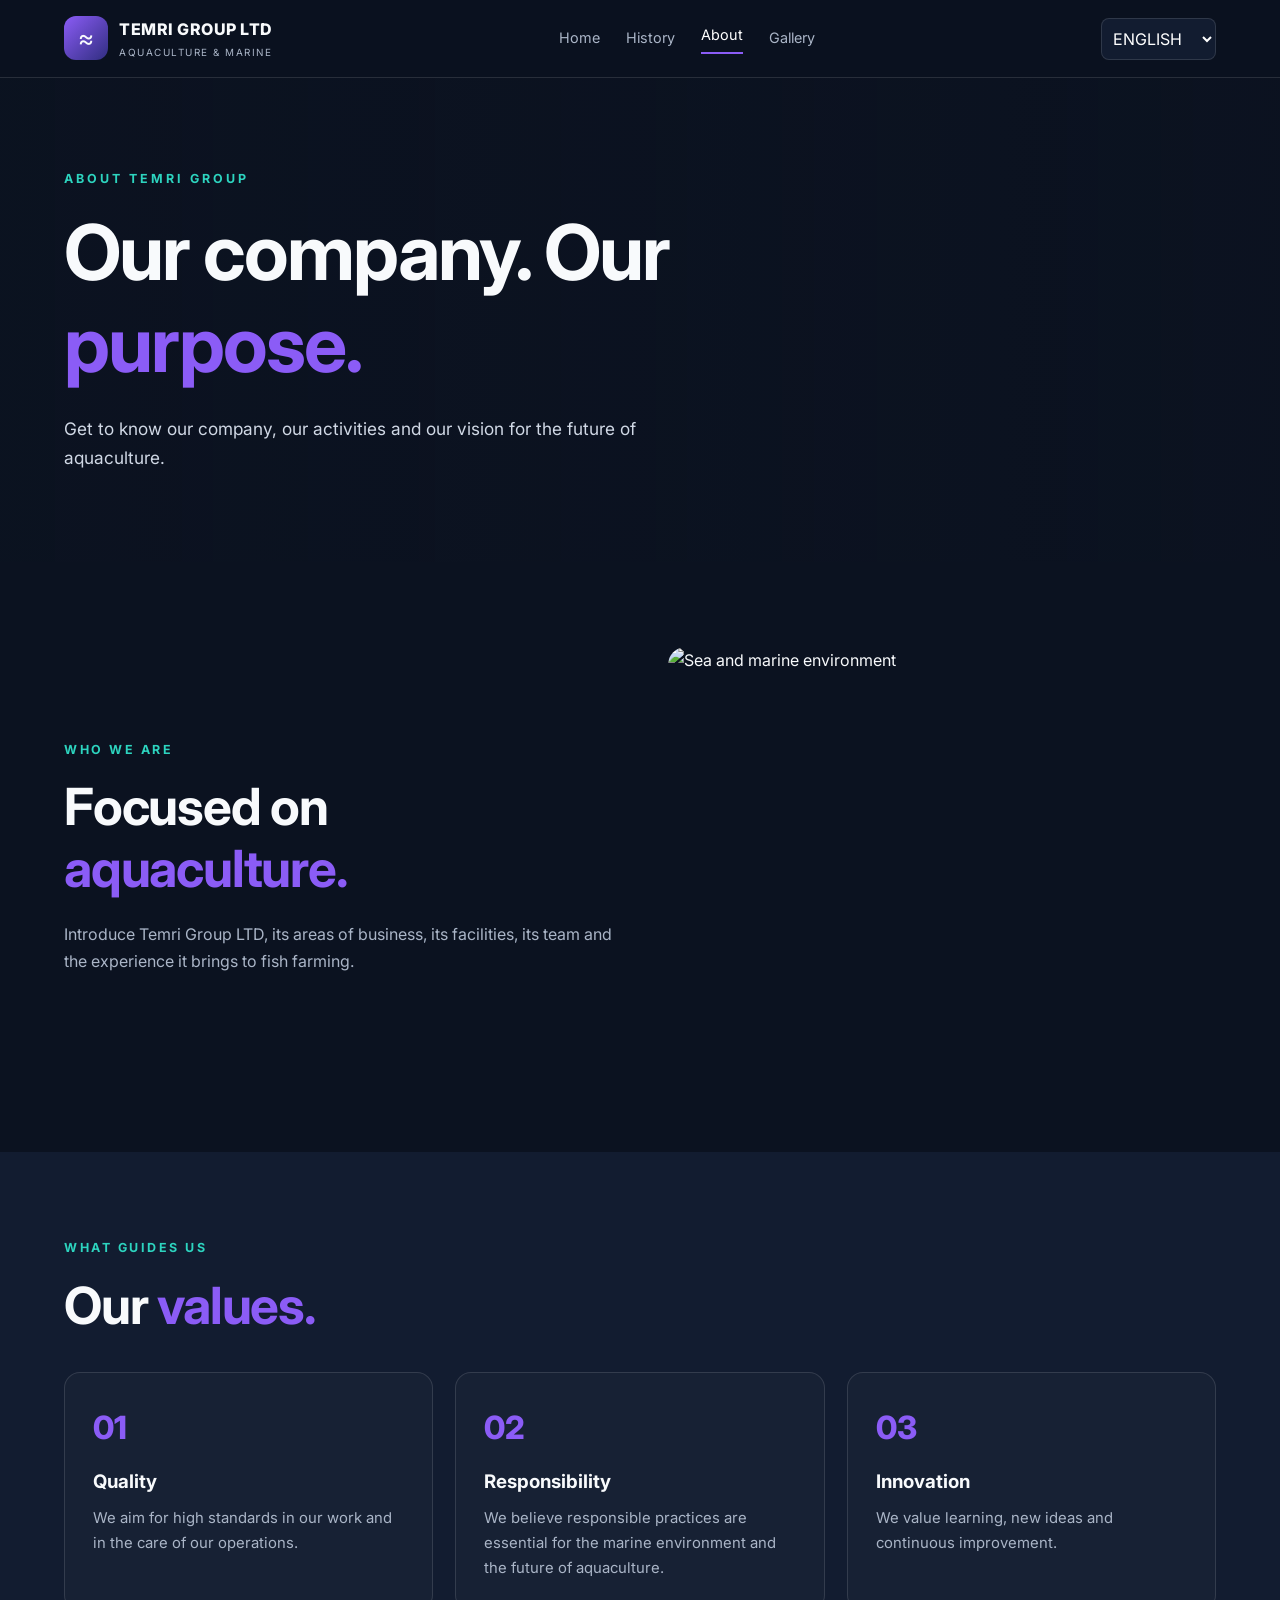
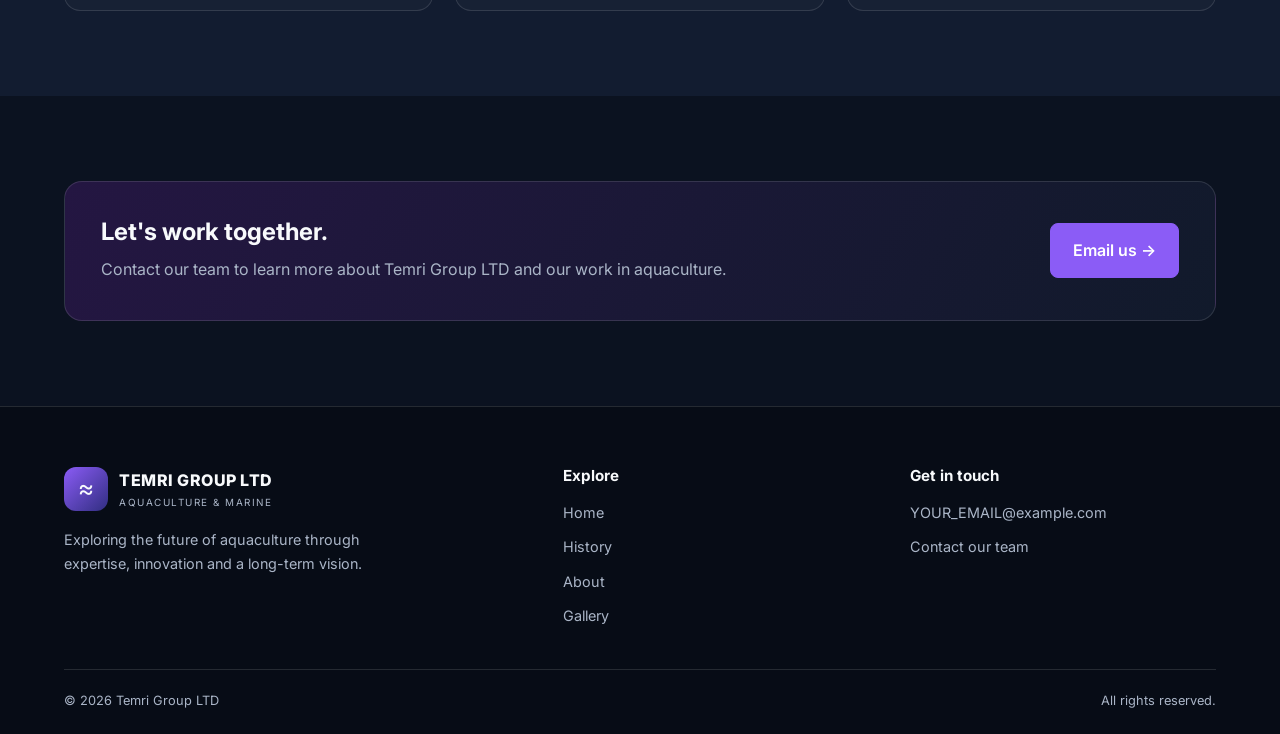
==== about.html @ 66af00ba "new test" ====
<!DOCTYPE html>
<html lang="en">
<head>
  <meta charset="UTF-8">
  <meta name="viewport" content="width=device-width, initial-scale=1">
  <title>About Us | Temri Group LTD</title>
  <link rel="stylesheet" href="css/style.css">
  <link href="https://fonts.googleapis.com/css2?family=Inter:wght@400;500;600;700;800&display=swap" rel="stylesheet">
</head>
<body>

<!-- SHARED HEADER -->
<header class="header">
  <div class="container header-inner">
    <a class="brand" href="index.html">
      <span class="brand-mark">≈</span>
      <span>
        <span class="brand-name">TEMRI GROUP LTD</span>
        <span class="brand-subtitle" data-i18n="brandSubtitle">
          AQUACULTURE & MARINE
        </span>
      </span>
    </a>

    <nav class="nav" id="mainNav" aria-label="Main navigation">
      <a href="index.html" data-i18n="navHome">Home</a>
      <a href="history.html" data-i18n="navHistory">History</a>
      <a href="about.html" data-i18n="navAbout">About</a>
      <a href="gallery.html" data-i18n="navGallery">Gallery</a>
    </nav>

    <div class="header-actions">
      <label for="languageSelect" hidden>Language</label>
      <select id="languageSelect" class="language-select"
              aria-label="Select language">
        <option value="en">ENGLISH</option>
        <option value="el">ΕΛΛΗΝΙΚΑ</option>
      </select>

      <button class="menu-toggle" id="menuToggle"
              aria-expanded="false"
              aria-controls="mainNav"
              aria-label="Open menu">☰</button>
    </div>
  </div>
</header>

  <main>
    <section class="page-hero">
      <div class="container page-hero-content reveal">
        <div class="kicker" data-i18n="aboutKicker">ABOUT TEMRI GROUP</div>
        <h1 data-i18n="aboutTitle">
          Our company. Our <span class="purple">purpose.</span>
        </h1>
        <p data-i18n="aboutIntro">
          Get to know our company, our activities and our vision
          for the future of aquaculture.
        </p>
      </div>
    </section>

    <section class="section">
      <div class="container content-grid">
        <div class="reveal">
          <div class="section-label" data-i18n="aboutStoryLabel">
            Who we are
          </div>
          <h2 class="section-title" data-i18n="aboutStoryTitle">
            Focused on <span class="purple">aquaculture.</span>
          </h2>
          <p class="section-text" data-i18n="aboutStoryText">
            Introduce Temri Group LTD, its areas of business,
            its facilities, its team and the experience it brings
            to fish farming.
          </p>
        </div>

        <img class="content-image reveal"
          src="https://images.unsplash.com/photo-1518837695005-2083093ee35b?auto=format&fit=crop&w=1100&q=85"
          alt="Sea and marine environment" loading="lazy">
      </div>
    </section>

    <section class="section alt">
      <div class="container">
        <div class="reveal">
          <div class="section-label" data-i18n="valuesLabel">
            What guides us
          </div>
          <h2 class="section-title" data-i18n="valuesTitle">
            Our <span class="purple">principles.</span>
          </h2>
        </div>

        <div class="card-grid">
          <article class="card reveal">
            <div class="card-number">01</div>
            <h3 data-i18n="value1Title">Quality</h3>
            <p data-i18n="value1Text">
              Describe your real quality-control procedures and standards.
            </p>
          </article>

          <article class="card reveal">
            <div class="card-number">02</div>
            <h3 data-i18n="value2Title">Responsibility</h3>
            <p data-i18n="value2Text">
              Explain your environmental practices and commitments.
            </p>
          </article>

          <article class="card reveal">
            <div class="card-number">03</div>
            <h3 data-i18n="value3Title">Innovation</h3>
            <p data-i18n="value3Text">
              Share the technologies and methods used in your operations.
            </p>
          </article>
        </div>
      </div>
    </section>

    <section class="section" id="contact">
      <div class="container">
        <div class="cta reveal">
          <div>
            <h2 data-i18n="contactTitle">Let's work together.</h2>
            <p data-i18n="contactText">
              Contact Temri Group LTD for business enquiries.
            </p>
          </div>
          <a class="btn" href="mailto:YOUR_EMAIL@example.com"
             data-i18n="emailButton">Email us →</a>
        </div>
      </div>
    </section>
  </main>

  <!-- Paste the SHARED FOOTER here -->

  <script src="js/main.js" defer></script>
</body>
</html>
<!-- SHARED FOOTER -->
<footer class="footer">
  <div class="container">
    <div class="footer-grid">
      <div class="footer-brand">
        <a class="brand" href="index.html">
          <span class="brand-mark">≈</span>
          <span>
            <span class="brand-name">TEMRI GROUP LTD</span>
            <span class="brand-subtitle" data-i18n="brandSubtitle">
              AQUACULTURE & MARINE
            </span>
          </span>
        </a>
        <p class="footer-description" data-i18n="footerDescription">
          Exploring the future of aquaculture through expertise,
          innovation and a long-term vision.
        </p>
      </div>

      <div>
        <h3 data-i18n="footerNavTitle">Explore</h3>
        <nav class="footer-links" aria-label="Footer navigation">
          <a href="index.html" data-i18n="navHome">Home</a>
          <a href="history.html" data-i18n="navHistory">History</a>
          <a href="about.html" data-i18n="navAbout">About</a>
          <a href="gallery.html" data-i18n="navGallery">Gallery</a>
        </nav>
      </div>

      <div>
        <h3 data-i18n="footerContactTitle">Get in touch</h3>
        <div class="footer-links">
          <a href="mailto:YOUR_EMAIL@example.com">
            YOUR_EMAIL@example.com
          </a>
          <a href="about.html#contact" data-i18n="contactButton">
            Contact our team
          </a>
        </div>
      </div>
    </div>

    <div class="footer-bottom">
      <span>© <span id="currentYear"></span> Temri Group LTD</span>
      <span data-i18n="rights">All rights reserved.</span>
    </div>
  </div>
</footer>
---- css/style.css ----
:root {
  --purple: #8b5cf6;
  --purple-dark: #6d28d9;
  --navy: #0b1220;
  --panel: #121c30;
  --white: #f8fafc;
  --muted: #aab5c7;
  --teal: #2dd4bf;
  --border: rgba(255,255,255,.12);
  --header-height: 78px;
  --container: 1200px;
}

* {
  box-sizing: border-box;
  margin: 0;
  padding: 0;
}

html {
  scroll-behavior: smooth;
  scroll-padding-top: 100px;
}

body {
  font-family: Inter, Arial, sans-serif;
  background: var(--navy);
  color: var(--white);
  line-height: 1.7;
}

a {
  color: inherit;
  text-decoration: none;
}

button, select {
  font: inherit;
}

img {
  max-width: 100%;
  display: block;
}

.container {
  width: min(90%, var(--container));
  margin-inline: auto;
}

.header {
  height: var(--header-height);
  position: sticky;
  top: 0;
  z-index: 1000;
  background: rgba(11,18,32,.95);
  backdrop-filter: blur(16px);
  border-bottom: 1px solid var(--border);
}

.header-inner {
  height: 100%;
  display: flex;
  align-items: center;
  justify-content: space-between;
  gap: 22px;
}

.brand {
  display: flex;
  align-items: center;
  gap: 11px;
  flex-shrink: 0;
}

.brand-mark {
  display: grid;
  place-items: center;
  width: 44px;
  height: 44px;
  border-radius: 12px;
  background: linear-gradient(135deg, var(--purple), #312e81);
  font-size: 25px;
}

.brand-name {
  display: block;
  font-size: 1rem;
  font-weight: 800;
  letter-spacing: .5px;
}

.brand-subtitle {
  display: block;
  font-size: .62rem;
  color: var(--muted);
  letter-spacing: 1.5px;
}

.nav {
  display: flex;
  align-items: center;
  gap: 26px;
}

.nav a {
  color: var(--muted);
  font-size: .9rem;
  transition: color .25s;
}

.nav a:hover,
.nav a.active {
  color: white;
}

.nav a.active {
  border-bottom: 2px solid var(--purple);
  padding-bottom: 5px;
}

.header-actions {
  display: flex;
  align-items: center;
  gap: 10px;
}

.language-select {
  background: var(--panel);
  color: white;
  border: 1px solid var(--border);
  border-radius: 8px;
  padding: 9px 7px;
  cursor: pointer;
  max-width: 115px;
}

.language-select option {
  background: var(--navy);
}

.menu-toggle {
  display: none;
  width: 42px;
  height: 42px;
  border: 1px solid var(--border);
  border-radius: 8px;
  background: transparent;
  color: white;
  font-size: 22px;
  cursor: pointer;
}

.page-hero {
  min-height: 420px;
  display: flex;
  align-items: center;
  background:
    linear-gradient(90deg, rgba(11,18,32,.97),
      rgba(11,18,32,.65)),
    url("https://images.unsplash.com/photo-1530053969600-caed2596d242?auto=format&fit=crop&w=1800&q=85")
    center/cover;
}

.page-hero-content {
  padding-block: 90px;
}

.kicker {
  color: var(--teal);
  font-size: .78rem;
  font-weight: 700;
  letter-spacing: 3px;
  text-transform: uppercase;
  margin-bottom: 18px;
}

h1, h2, h3 {
  line-height: 1.2;
}

.page-hero h1 {
  max-width: 850px;
  font-size: clamp(2.5rem, 6vw, 5rem);
  letter-spacing: -2px;
  margin-bottom: 22px;
}

.purple {
  color: var(--purple);
}

.page-hero p {
  max-width: 650px;
  color: #d0d8e5;
  font-size: 1.08rem;
}

.section {
  padding: 85px 0;
}

.section.alt {
  background: var(--panel);
}

.section-label {
  color: var(--teal);
  font-size: .78rem;
  font-weight: 700;
  letter-spacing: 2.5px;
  text-transform: uppercase;
  margin-bottom: 16px;
}

.section-title {
  font-size: clamp(2rem, 4vw, 3.3rem);
  letter-spacing: -1.2px;
  margin-bottom: 22px;
}

.section-text {
  color: var(--muted);
  max-width: 720px;
}

.btn {
  display: inline-flex;
  justify-content: center;
  align-items: center;
  gap: 8px;
  padding: 13px 22px;
  border: 1px solid var(--purple);
  border-radius: 8px;
  background: var(--purple);
  color: white;
  font-weight: 600;
  transition: .25s;
  cursor: pointer;
}

.btn:hover {
  background: var(--purple-dark);
  transform: translateY(-3px);
}

.btn-outline {
  background: transparent;
  border-color: var(--border);
}

.btn-outline:hover {
  background: rgba(255,255,255,.06);
}

.button-row {
  display: flex;
  flex-wrap: wrap;
  gap: 12px;
  margin-top: 28px;
}

.content-grid {
  display: grid;
  grid-template-columns: 1fr 1fr;
  gap: 55px;
  align-items: center;
}

.content-image {
  width: 100%;
  height: 420px;
  object-fit: cover;
  border-radius: 18px;
}

.card-grid {
  display: grid;
  grid-template-columns: repeat(3, minmax(0, 1fr));
  gap: 22px;
  margin-top: 36px;
}

.card {
  background: rgba(255,255,255,.025);
  border: 1px solid var(--border);
  padding: 28px;
  border-radius: 16px;
  transition: transform .3s, border-color .3s;
}

.card:hover {
  transform: translateY(-5px);
  border-color: var(--purple);
}

.card h3 {
  margin-bottom: 12px;
}

.card p {
  color: var(--muted);
  font-size: .93rem;
}

.card-number {
  font-size: 2rem;
  font-weight: 800;
  color: var(--purple);
  margin-bottom: 16px;
}

.gallery-grid {
  display: grid;
  grid-template-columns: repeat(3, minmax(0, 1fr));
  grid-auto-rows: 260px;
  gap: 16px;
  margin-top: 35px;
}

.gallery-item {
  position: relative;
  overflow: hidden;
  border-radius: 14px;
  background: var(--panel);
}

.gallery-item img {
  width: 100%;
  height: 100%;
  object-fit: cover;
  transition: transform .5s;
}

.gallery-item:hover img {
  transform: scale(1.06);
}

.gallery-item span {
  position: absolute;
  inset: auto 0 0;
  padding: 40px 18px 16px;
  font-weight: 600;
  background: linear-gradient(transparent, rgba(5,10,20,.9));
}

.gallery-item:first-child {
  grid-row: span 2;
}

.cta {
  border: 1px solid var(--border);
  border-radius: 18px;
  background: linear-gradient(120deg, #241642, #111a2b);
  padding: 36px;
  display: flex;
  justify-content: space-between;
  align-items: center;
  gap: 24px;
}

.cta p {
  color: var(--muted);
  margin-top: 10px;
}

.footer {
  background: #070c16;
  border-top: 1px solid var(--border);
  padding: 60px 0 22px;
}

.footer-grid {
  display: grid;
  grid-template-columns: 1.5fr 1fr 1fr;
  gap: 40px;
  padding-bottom: 40px;
}

.footer-description {
  color: var(--muted);
  font-size: .9rem;
  max-width: 360px;
  margin-top: 17px;
}

.footer h3 {
  font-size: .95rem;
  margin-bottom: 16px;
}

.footer-links {
  display: grid;
  gap: 10px;
}

.footer-links a {
  color: var(--muted);
  font-size: .9rem;
}

.footer-links a:hover {
  color: var(--purple);
}

.footer-bottom {
  border-top: 1px solid var(--border);
  padding-top: 20px;
  color: var(--muted);
  font-size: .8rem;
  display: flex;
  justify-content: space-between;
  gap: 15px;
  flex-wrap: wrap;
}

/* Scroll reveal animation */
.reveal {
  opacity: 0;
  transform: translateY(25px);
  transition: opacity .7s ease, transform .7s ease;
}

.reveal.visible {
  opacity: 1;
  transform: translateY(0);
}

@media (max-width: 1024px) {
  .nav {
    gap: 14px;
  }

  .nav a {
    font-size: .82rem;
  }

  .content-grid {
    gap: 30px;
  }

  .card-grid {
    gap: 14px;
  }

  .card {
    padding: 22px;
  }
}

@media (max-width: 760px) {
  :root {
    --header-height: 70px;
  }

  .nav {
    display: none;
    position: absolute;
    top: var(--header-height);
    left: 0;
    right: 0;
    padding: 18px 5% 24px;
    background: var(--navy);
    border-bottom: 1px solid var(--border);
    flex-direction: column;
    align-items: stretch;
    gap: 0;
  }

  .nav.open {
    display: flex;
  }

  .nav a {
    padding: 13px 0;
    font-size: 1rem;
    border-bottom: 1px solid var(--border);
  }

  .nav a.active {
    border-bottom: 1px solid var(--border);
    color: var(--purple);
  }

  .menu-toggle {
    display: block;
  }

  .brand-mark {
    width: 37px;
    height: 37px;
    font-size: 21px;
  }

  .brand-name {
    font-size: .82rem;
  }

  .brand-subtitle {
    font-size: .52rem;
    letter-spacing: .7px;
  }

  .header-actions {
    gap: 6px;
  }

  .language-select {
    font-size: .75rem;
    max-width: 92px;
    padding: 8px 4px;
  }

  .page-hero {
    min-height: 370px;
  }

  .page-hero-content {
    padding-block: 65px;
  }

  .page-hero h1 {
    letter-spacing: -1px;
  }

  .section {
    padding: 65px 0;
  }

  .content-grid,
  .card-grid {
    grid-template-columns: 1fr;
  }

  .content-image {
    height: 310px;
  }

  .gallery-grid {
    grid-template-columns: repeat(2, minmax(0, 1fr));
    grid-auto-rows: 180px;
    gap: 10px;
  }

  .cta {
    align-items: flex-start;
    flex-direction: column;
    padding: 25px;
  }

  .footer-grid {
    grid-template-columns: 1fr 1fr;
    gap: 30px 20px;
  }

  .footer-brand {
    grid-column: 1 / -1;
  }
}

@media (max-width: 380px) {
  .brand-subtitle {
    display: none;
  }

  .gallery-grid {
    grid-auto-rows: 145px;
  }
}

@media (prefers-reduced-motion: reduce) {
  html {
    scroll-behavior: auto;
  }

  *, *::before, *::after {
    animation: none !important;
    transition: none !important;
  }

  .reveal {
    opacity: 1;
    transform: none;
  }
}

/* FULLSCREEN GALLERY */

.lightbox {
  position: fixed;
  inset: 0;
  z-index: 9999;
  display: flex;
  align-items: center;
  justify-content: center;
  background: rgba(4, 7, 16, 0.96);
  backdrop-filter: blur(12px);
  padding: 70px 85px 65px;
  opacity: 0;
  visibility: hidden;
  pointer-events: none;
  transition: opacity .25s ease, visibility .25s ease;
}

.lightbox.open {
  opacity: 1;
  visibility: visible;
  pointer-events: auto;
}

.lightbox-image {
  max-width: 100%;
  max-height: calc(100vh - 150px);
  width: auto;
  height: auto;
  object-fit: contain;
  border-radius: 10px;
  user-select: none;
  -webkit-user-drag: none;
}

.lightbox-close,
.lightbox-arrow {
  position: absolute;
  display: grid;
  place-items: center;
  color: white;
  background: rgba(255,255,255,.09);
  border: 1px solid rgba(255,255,255,.18);
  cursor: pointer;
  transition: background .2s, transform .2s;
}

.lightbox-close:hover,
.lightbox-arrow:hover {
  background: #8b5cf6;
}

.lightbox-close {
  top: 22px;
  right: 25px;
  width: 48px;
  height: 48px;
  border-radius: 50%;
  font-size: 30px;
  line-height: 1;
}

.lightbox-arrow {
  top: 50%;
  transform: translateY(-50%);
  width: 52px;
  height: 65px;
  border-radius: 12px;
  font-size: 32px;
}

.lightbox-arrow:hover {
  transform: translateY(-50%) scale(1.06);
}

.lightbox-prev {
  left: 22px;
}

.lightbox-next {
  right: 22px;
}

.lightbox-caption {
  position: absolute;
  bottom: 22px;
  left: 70px;
  right: 70px;
  color: white;
  text-align: center;
  font-size: .95rem;
}

.lightbox-counter {
  display: block;
  margin-top: 4px;
  color: #b8a1ff;
  font-size: .8rem;
}

body.lightbox-open {
  overflow: hidden;
}

.gallery-item {
  cursor: pointer;
}

@media (max-width: 760px) {
  .lightbox {
    padding: 65px 12px 85px;
  }

  .lightbox-image {
    max-width: 100%;
    max-height: calc(100dvh - 175px);
    border-radius: 6px;
  }

  .lightbox-close {
    top: 14px;
    right: 14px;
    width: 42px;
    height: 42px;
  }

  .lightbox-arrow {
    top: auto;
    bottom: 20px;
    transform: none;
    width: 52px;
    height: 46px;
    border-radius: 10px;
    font-size: 27px;
  }

  .lightbox-arrow:hover {
    transform: none;
  }

  .lightbox-prev {
    left: calc(50% - 62px);
  }

  .lightbox-next {
    right: calc(50% - 62px);
  }

  .lightbox-caption {
    bottom: 78px;
    left: 10px;
    right: 10px;
    font-size: .85rem;
  }
}


/* ===== GALLERY LIGHTBOX ===== */

.gallery-lightbox {
  display: none;
  position: fixed;
  inset: 0;
  z-index: 99999;
  background: rgba(8, 7, 18, 0.94);
  align-items: center;
  justify-content: center;
  padding: 70px 70px;
}

.gallery-lightbox.is-open {
  display: flex;
}

.gallery-lightbox .lightbox-image {
  display: block;
  max-width: 100%;
  max-height: 82vh;
  width: auto;
  height: auto;
  object-fit: contain;
  border-radius: 8px;
}

.gallery-lightbox button {
  position: absolute;
  z-index: 2;
  color: white;
  background: rgba(255, 255, 255, 0.12);
  border: 0;
  border-radius: 50%;
  width: 46px;
  height: 46px;
  font-size: 28px;
  cursor: pointer;
  display: flex;
  align-items: center;
  justify-content: center;
  transition: background 0.2s ease;
}

.gallery-lightbox button:hover {
  background: #7545d6;
}

.gallery-lightbox .lightbox-close {
  top: 18px;
  right: 22px;
  font-size: 34px;
}

.gallery-lightbox .lightbox-prev {
  left: 16px;
  top: 50%;
  transform: translateY(-50%);
}

.gallery-lightbox .lightbox-next {
  right: 16px;
  top: 50%;
  transform: translateY(-50%);
}

body.lightbox-active {
  overflow: hidden;
}

@media (max-width: 600px) {
  .gallery-lightbox {
    padding: 60px 48px;
  }

  .gallery-lightbox .lightbox-image {
    max-height: 75vh;
  }

  .gallery-lightbox .lightbox-prev {
    left: 4px;
  }

  .gallery-lightbox .lightbox-next {
    right: 4px;
  }

  .gallery-lightbox button {
    width: 40px;
    height: 40px;
  }
}

/* Keep the page from scrolling behind open overlays. */
body.menu-open { overflow: hidden; }
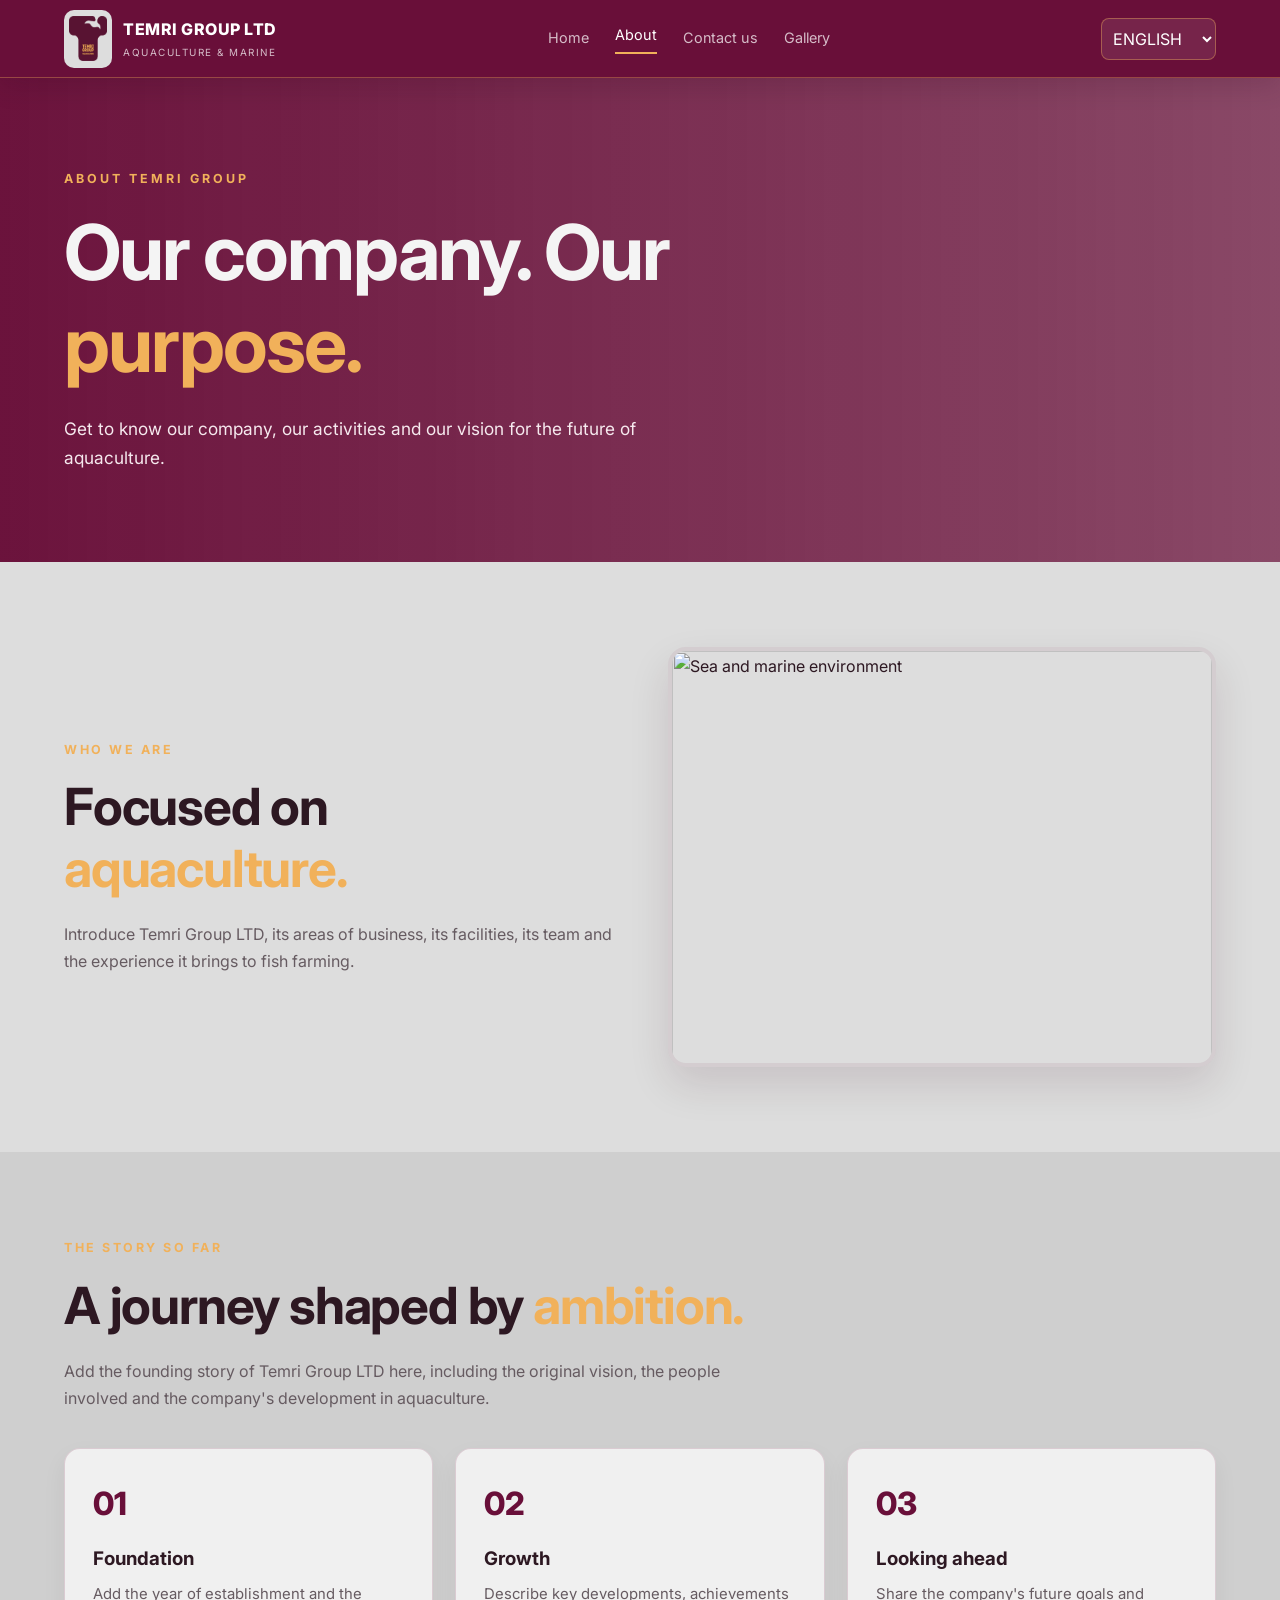
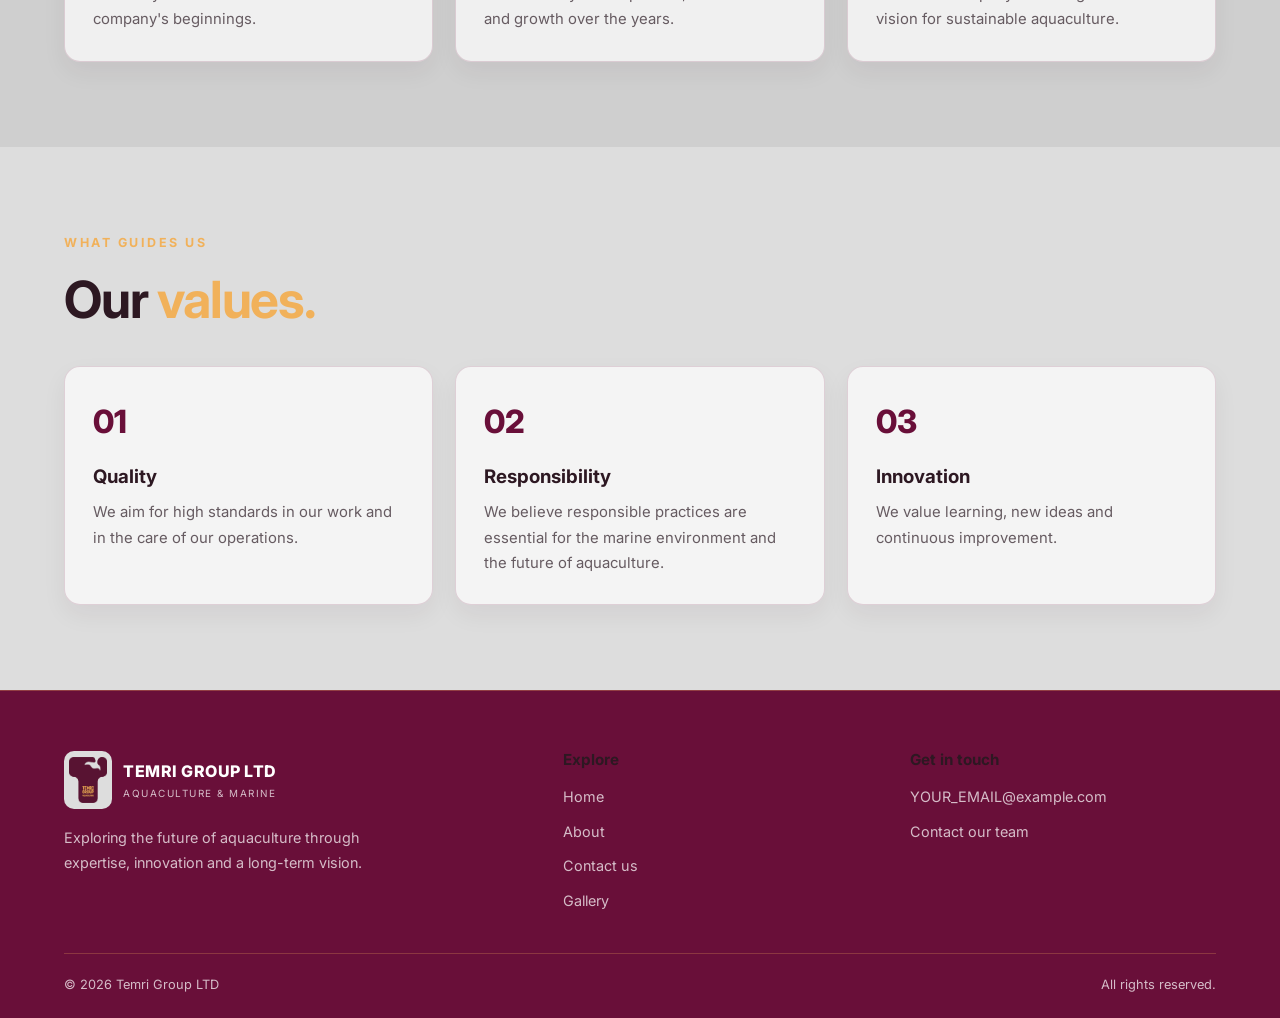
==== commit 5f7ffbb0: "v2 v2" ====
--- a/about.html
+++ b/about.html
@@ -1,51 +1,61 @@
-<!DOCTYPE html>
-<html lang="en">
 <head>
   <meta charset="UTF-8">
   <meta name="viewport" content="width=device-width, initial-scale=1">
   <title>About Us | Temri Group LTD</title>
+  <link href="https://fonts.googleapis.com/css2?family=Inter:wght@400;500;600;700;800&display=swap" rel="stylesheet">
   <link rel="stylesheet" href="css/style.css">
-  <link href="https://fonts.googleapis.com/css2?family=Inter:wght@400;500;600;700;800&display=swap" rel="stylesheet">
 </head>
 <body>
-
-<!-- SHARED HEADER -->
 <header class="header">
-  <div class="container header-inner">
-    <a class="brand" href="index.html">
-      <span class="brand-mark">≈</span>
-      <span>
-        <span class="brand-name">TEMRI GROUP LTD</span>
-        <span class="brand-subtitle" data-i18n="brandSubtitle">
-          AQUACULTURE & MARINE
+    <div class="container header-inner">
+
+      <a class="brand" href="index.html">
+        <span class="brand-mark"><img src="assets/temri-logo.png" alt="TEMRI GROUP LTD logo"></span>
+
+        <span>
+          <span class="brand-name">TEMRI GROUP LTD</span>
+          <span class="brand-subtitle" data-i18n="brandSubtitle">
+            AQUACULTURE & MARINE
+          </span>
         </span>
-      </span>
-    </a>
-
-    <nav class="nav" id="mainNav" aria-label="Main navigation">
-      <a href="index.html" data-i18n="navHome">Home</a>
-      <a href="history.html" data-i18n="navHistory">History</a>
-      <a href="about.html" data-i18n="navAbout">About</a>
-      <a href="gallery.html" data-i18n="navGallery">Gallery</a>
-    </nav>
-
-    <div class="header-actions">
-      <label for="languageSelect" hidden>Language</label>
-      <select id="languageSelect" class="language-select"
-              aria-label="Select language">
-        <option value="en">ENGLISH</option>
-        <option value="el">ΕΛΛΗΝΙΚΑ</option>
-      </select>
-
-      <button class="menu-toggle" id="menuToggle"
-              aria-expanded="false"
-              aria-controls="mainNav"
-              aria-label="Open menu">☰</button>
+      </a>
+
+      <nav class="nav" id="mainNav" aria-label="Main navigation">
+        <a href="index.html" data-i18n="navHome">Home</a>
+        <a href="about.html" data-i18n="navAbout">About</a>
+        <a href="contact.html" data-i18n="navContact">Contact us</a>
+        <a href="gallery.html" data-i18n="navGallery">Gallery</a>
+      </nav>
+
+      <div class="header-actions">
+
+        <label for="languageSelect" hidden>Language</label>
+
+        <select
+          id="languageSelect"
+          class="language-select"
+          aria-label="Select language"
+        >
+          <option value="en">ENGLISH</option>
+          <option value="el">ΕΛΛΗΝΙΚΑ</option>
+        </select>
+
+        <button
+          class="menu-toggle"
+          id="menuToggle"
+          aria-expanded="false"
+          aria-controls="mainNav"
+          aria-label="Open menu"
+          type="button"
+        >
+          ☰
+        </button>
+
+      </div>
     </div>
-  </div>
-</header>
-
-  <main>
+  </header>
+
+<main>
     <section class="page-hero">
       <div class="container page-hero-content reveal">
         <div class="kicker" data-i18n="aboutKicker">ABOUT TEMRI GROUP</div>
@@ -59,7 +69,7 @@
       </div>
     </section>
 
-    <section class="section">
+    <section class="section" id="story">
       <div class="container content-grid">
         <div class="reveal">
           <div class="section-label" data-i18n="aboutStoryLabel">
@@ -81,7 +91,34 @@
       </div>
     </section>
 
-    <section class="section alt">
+    <section class="section alt" id="journey">
+      <div class="container">
+        <div class="reveal">
+          <div class="section-label" data-i18n="historyStoryLabel">The story so far</div>
+          <h2 class="section-title" data-i18n="historyStoryTitle">A journey shaped by <span class="purple">ambition.</span></h2>
+          <p class="section-text" data-i18n="historyStoryText">Add the founding story of Temri Group LTD here, including its original vision and development in aquaculture.</p>
+        </div>
+        <div class="card-grid">
+          <article class="card reveal"><div class="card-number">01</div><h3 data-i18n="milestone1Title">Foundation</h3><p data-i18n="milestone1Text">Add the year of establishment and the company's beginnings.</p></article>
+          <article class="card reveal"><div class="card-number">02</div><h3 data-i18n="milestone2Title">Growth</h3><p data-i18n="milestone2Text">Describe key developments, achievements and growth over the years.</p></article>
+          <article class="card reveal"><div class="card-number">03</div><h3 data-i18n="milestone3Title">Looking ahead</h3><p data-i18n="milestone3Text">Share the company's future goals and vision for sustainable aquaculture.</p></article>
+        </div>
+      </div>
+    </section>
+
+    <!--<section class="section">
+      <div class="container content-grid">
+        <img class="content-image reveal" src="https://images.unsplash.com/photo-1500375592092-40eb2168fd21?auto=format&fit=crop&w=1100&q=85" alt="Open sea" loading="lazy">
+        <div class="reveal">
+          <div class="section-label" data-i18n="legacyLabel">LOOKING FORWARD</div>
+          <h2 class="section-title" data-i18n="legacyTitle">Building a sustainable <span class="purple">future.</span></h2>
+          <p class="section-text" data-i18n="legacyText">Our journey continues with a focus on knowledge, responsible practices and the future of aquaculture.</p>
+          <div class="button-row"><a href="contact.html" class="btn" data-i18n="contactButton">Contact our team</a></div>
+        </div>
+      </div>
+    </section>-->
+
+    <section class="section">
       <div class="container">
         <div class="reveal">
           <div class="section-label" data-i18n="valuesLabel">
@@ -120,73 +157,88 @@
       </div>
     </section>
 
-    <section class="section" id="contact">
-      <div class="container">
-        <div class="cta reveal">
-          <div>
-            <h2 data-i18n="contactTitle">Let's work together.</h2>
-            <p data-i18n="contactText">
-              Contact Temri Group LTD for business enquiries.
-            </p>
+  </main>
+
+<footer class="footer">
+    <div class="container">
+
+      <div class="footer-grid">
+
+        <!-- FOOTER BRAND -->
+
+        <div class="footer-brand">
+
+          <a class="brand" href="index.html">
+            <span class="brand-mark"><img src="assets/temri-logo.png" alt="TEMRI GROUP LTD logo"></span>
+
+            <span>
+              <span class="brand-name">TEMRI GROUP LTD</span>
+              <span class="brand-subtitle" data-i18n="brandSubtitle">
+                AQUACULTURE & MARINE
+              </span>
+            </span>
+          </a>
+
+          <p class="footer-description" data-i18n="footerDescription">
+            Exploring the future of aquaculture through expertise,
+            innovation and a long-term vision.
+          </p>
+
+        </div>
+
+
+        <!-- FOOTER NAVIGATION -->
+
+        <div>
+          <h3 data-i18n="footerNavTitle">Explore</h3>
+
+          <nav class="footer-links" aria-label="Footer navigation">
+            <a href="index.html" data-i18n="navHome">Home</a>
+        <a href="about.html" data-i18n="navAbout">About</a>
+            <a href="contact.html" data-i18n="navContact">Contact us</a>
+            <a href="gallery.html" data-i18n="navGallery">Gallery</a>
+          </nav>
+        </div>
+
+
+        <!-- FOOTER CONTACT -->
+
+        <div>
+          <h3 data-i18n="footerContactTitle">Get in touch</h3>
+
+          <div class="footer-links">
+            <a href="mailto:YOUR_EMAIL@example.com">
+              YOUR_EMAIL@example.com
+            </a>
+
+            <a href="contact.html" data-i18n="contactButton">
+              Contact our team
+            </a>
           </div>
-          <a class="btn" href="mailto:YOUR_EMAIL@example.com"
-             data-i18n="emailButton">Email us →</a>
-        </div>
-      </div>
-    </section>
-  </main>
-
-  <!-- Paste the SHARED FOOTER here -->
-
+        </div>
+
+      </div>
+
+
+      <!-- FOOTER BOTTOM -->
+
+      <div class="footer-bottom">
+        <span>
+          © <span id="currentYear"></span> Temri Group LTD
+        </span>
+
+        <span data-i18n="rights">
+          All rights reserved.
+        </span>
+      </div>
+
+    </div>
+  </footer>
+
+
+  <script src="js/translations.js" defer></script>
+  <script src="js/navigation.js" defer></script>
+  <script src="js/gallery.js" defer></script>
   <script src="js/main.js" defer></script>
 </body>
 </html>
-<!-- SHARED FOOTER -->
-<footer class="footer">
-  <div class="container">
-    <div class="footer-grid">
-      <div class="footer-brand">
-        <a class="brand" href="index.html">
-          <span class="brand-mark">≈</span>
-          <span>
-            <span class="brand-name">TEMRI GROUP LTD</span>
-            <span class="brand-subtitle" data-i18n="brandSubtitle">
-              AQUACULTURE & MARINE
-            </span>
-          </span>
-        </a>
-        <p class="footer-description" data-i18n="footerDescription">
-          Exploring the future of aquaculture through expertise,
-          innovation and a long-term vision.
-        </p>
-      </div>
-
-      <div>
-        <h3 data-i18n="footerNavTitle">Explore</h3>
-        <nav class="footer-links" aria-label="Footer navigation">
-          <a href="index.html" data-i18n="navHome">Home</a>
-          <a href="history.html" data-i18n="navHistory">History</a>
-          <a href="about.html" data-i18n="navAbout">About</a>
-          <a href="gallery.html" data-i18n="navGallery">Gallery</a>
-        </nav>
-      </div>
-
-      <div>
-        <h3 data-i18n="footerContactTitle">Get in touch</h3>
-        <div class="footer-links">
-          <a href="mailto:YOUR_EMAIL@example.com">
-            YOUR_EMAIL@example.com
-          </a>
-          <a href="about.html#contact" data-i18n="contactButton">
-            Contact our team
-          </a>
-        </div>
-      </div>
-    </div>
-
-    <div class="footer-bottom">
-      <span>© <span id="currentYear"></span> Temri Group LTD</span>
-      <span data-i18n="rights">All rights reserved.</span>
-    </div>
-  </div>
-</footer>
--- a/css/style.css
+++ b/css/style.css
@@ -1,615 +1,220 @@
-
-:root {
-  --purple: #8b5cf6;
-  --purple-dark: #6d28d9;
-  --navy: #0b1220;
-  --panel: #121c30;
-  --white: #f8fafc;
-  --muted: #aab5c7;
-  --teal: #2dd4bf;
-  --border: rgba(255,255,255,.12);
-  --header-height: 78px;
-  --container: 1200px;
-}
-
-* {
+/* TEMRI GROUP LTD — consolidated stylesheet. */
+:root {--color-primary: #690F39; --color-primary-hover: #4f0b2b; --color-accent: #F1B15A; --color-accent-hover: #d9953e; --color-highlight: #F1B15A; --color-page: #DDDDDD; --color-surface-muted: #cfcfcf; --color-surface: #f4f4f4; --color-text: #2d1822; --color-text-inverse: #ffffff; --color-text-muted: #665b61; --color-border: rgba(105,15,57,.16); --layout-header-height: 78px; --layout-container: 1200px;}* {
   box-sizing: border-box;
   margin: 0;
   padding: 0;
-}
-
-html {
+}html {
   scroll-behavior: smooth;
   scroll-padding-top: 100px;
-}
-
-body {
-  font-family: Inter, Arial, sans-serif;
-  background: var(--navy);
-  color: var(--white);
-  line-height: 1.7;
-}
-
-a {
+}body {font-family: Inter, Arial, sans-serif; background: var(--color-page); color: var(--color-text); line-height: 1.7;}a {
   color: inherit;
   text-decoration: none;
-}
-
-button, select {
+}button, select {
   font: inherit;
-}
-
-img {
+}img {
   max-width: 100%;
   display: block;
-}
-
-.container {
-  width: min(90%, var(--container));
+}.container {
+  width: min(90%, var(--layout-container));
   margin-inline: auto;
-}
-
-.header {
-  height: var(--header-height);
-  position: sticky;
-  top: 0;
-  z-index: 1000;
-  background: rgba(11,18,32,.95);
-  backdrop-filter: blur(16px);
-  border-bottom: 1px solid var(--border);
-}
-
-.header-inner {
+}.header {height: var(--layout-header-height); position: sticky; top: 0; z-index: 1000; background: var(--color-primary); backdrop-filter: blur(16px); border-bottom: 1px solid rgba(241,177,90,.35); box-shadow: 0 8px 24px rgba(48,8,28,.16);}.header-inner {
   height: 100%;
   display: flex;
   align-items: center;
   justify-content: space-between;
   gap: 22px;
-}
-
-.brand {
-  display: flex;
-  align-items: center;
-  gap: 11px;
-  flex-shrink: 0;
-}
-
-.brand-mark {
-  display: grid;
-  place-items: center;
-  width: 44px;
-  height: 44px;
-  border-radius: 12px;
-  background: linear-gradient(135deg, var(--purple), #312e81);
-  font-size: 25px;
-}
-
-.brand-name {
-  display: block;
-  font-size: 1rem;
-  font-weight: 800;
-  letter-spacing: .5px;
-}
-
-.brand-subtitle {
-  display: block;
-  font-size: .62rem;
-  color: var(--muted);
-  letter-spacing: 1.5px;
-}
-
-.nav {
+}.brand {display: flex; align-items: center; gap: 11px; flex-shrink: 0; color: var(--color-text-inverse);}.brand-mark {display: grid; place-items: center; width: 48px; height: 58px; border-radius: 10px; background: var(--color-page); font-size: 25px; overflow: visible;}.brand-name {display: block; font-size: 1rem; font-weight: 800; letter-spacing: .5px; color: var(--color-text-inverse);}.brand-subtitle {display: block; font-size: .62rem; color: rgba(255,255,255,.72); letter-spacing: 1.5px;}.nav {
   display: flex;
   align-items: center;
   gap: 26px;
-}
-
-.nav a {
-  color: var(--muted);
-  font-size: .9rem;
-  transition: color .25s;
-}
-
-.nav a:hover,
+}.nav a {color: rgba(255,255,255,.72); font-size: .9rem; transition: color .25s;}.nav a:hover,
 .nav a.active {
   color: white;
-}
-
-.nav a.active {
-  border-bottom: 2px solid var(--purple);
-  padding-bottom: 5px;
-}
-
-.header-actions {
+}.nav a.active {border-bottom: 2px solid var(--color-accent); padding-bottom: 5px; border-bottom-color: var(--color-accent);}.header-actions {
   display: flex;
   align-items: center;
   gap: 10px;
-}
-
-.language-select {
-  background: var(--panel);
-  color: white;
-  border: 1px solid var(--border);
-  border-radius: 8px;
-  padding: 9px 7px;
-  cursor: pointer;
-  max-width: 115px;
-}
-
-.language-select option {
-  background: var(--navy);
-}
-
-.menu-toggle {
-  display: none;
-  width: 42px;
-  height: 42px;
-  border: 1px solid var(--border);
-  border-radius: 8px;
-  background: transparent;
-  color: white;
-  font-size: 22px;
-  cursor: pointer;
-}
-
-.page-hero {
-  min-height: 420px;
-  display: flex;
-  align-items: center;
-  background:
-    linear-gradient(90deg, rgba(11,18,32,.97),
-      rgba(11,18,32,.65)),
+}.language-select {background: rgba(255,255,255,.09); color: var(--color-text-inverse); border: 1px solid var(--color-border); border-radius: 8px; padding: 9px 7px; cursor: pointer; max-width: 115px; border-color: rgba(241,177,90,.4);}.language-select option {background: var(--color-primary); color: var(--color-text-inverse);}.menu-toggle {display: none; width: 42px; height: 42px; border: 1px solid var(--color-border); border-radius: 8px; background: transparent; color: var(--color-text-inverse); font-size: 22px; cursor: pointer; border-color: rgba(241,177,90,.4);}.page-hero {min-height: 420px; display: flex; align-items: center; background:
+    linear-gradient(90deg, rgba(105,15,57,.98), rgba(105,15,57,.72)),
     url("https://images.unsplash.com/photo-1530053969600-caed2596d242?auto=format&fit=crop&w=1800&q=85")
-    center/cover;
-}
-
-.page-hero-content {
+    center/cover;}.page-hero-content {
   padding-block: 90px;
-}
-
-.kicker {
-  color: var(--teal);
+}.kicker {
+  color: var(--color-highlight);
   font-size: .78rem;
   font-weight: 700;
   letter-spacing: 3px;
   text-transform: uppercase;
   margin-bottom: 18px;
-}
-
-h1, h2, h3 {
+}h1, h2, h3 {
   line-height: 1.2;
-}
-
-.page-hero h1 {
+}.page-hero h1 {
   max-width: 850px;
   font-size: clamp(2.5rem, 6vw, 5rem);
   letter-spacing: -2px;
   margin-bottom: 22px;
-}
-
-.purple {
-  color: var(--purple);
-}
-
-.page-hero p {
-  max-width: 650px;
-  color: #d0d8e5;
-  font-size: 1.08rem;
-}
-
-.section {
-  padding: 85px 0;
-}
-
-.section.alt {
-  background: var(--panel);
-}
-
-.section-label {
-  color: var(--teal);
+}.purple {color: var(--color-accent);}.page-hero p {max-width: 650px; color: #f6e9ee; font-size: 1.08rem;}.section {padding: 85px 0; background: var(--color-page);}.section.alt {background: var(--color-surface-muted);}.section-label {
+  color: var(--color-highlight);
   font-size: .78rem;
   font-weight: 700;
   letter-spacing: 2.5px;
   text-transform: uppercase;
   margin-bottom: 16px;
-}
-
-.section-title {
+}.section-title {
   font-size: clamp(2rem, 4vw, 3.3rem);
   letter-spacing: -1.2px;
   margin-bottom: 22px;
-}
-
-.section-text {
-  color: var(--muted);
-  max-width: 720px;
-}
-
-.btn {
-  display: inline-flex;
-  justify-content: center;
-  align-items: center;
-  gap: 8px;
-  padding: 13px 22px;
-  border: 1px solid var(--purple);
-  border-radius: 8px;
-  background: var(--purple);
-  color: white;
-  font-weight: 600;
-  transition: .25s;
-  cursor: pointer;
-}
-
-.btn:hover {
-  background: var(--purple-dark);
-  transform: translateY(-3px);
-}
-
-.btn-outline {
-  background: transparent;
-  border-color: var(--border);
-}
-
-.btn-outline:hover {
-  background: rgba(255,255,255,.06);
-}
-
-.button-row {
+}.section-text {color: var(--color-text-muted); max-width: 720px;}.btn {display: inline-flex; justify-content: center; align-items: center; gap: 8px; padding: 13px 22px; border: 1px solid var(--color-accent); border-radius: 8px; background: var(--color-primary); color: var(--color-text-inverse); font-weight: 600; transition: .25s; cursor: pointer; border-color: var(--color-primary); box-shadow: 0 8px 18px rgba(105,15,57,.14);}.btn:hover {background: var(--color-primary-hover); transform: translateY(-3px);}.btn-outline {background: transparent; border-color: var(--color-primary); color: var(--color-primary); box-shadow: none;}.btn-outline:hover {background: rgba(105,15,57,.08);}.button-row {
   display: flex;
   flex-wrap: wrap;
   gap: 12px;
   margin-top: 28px;
-}
-
-.content-grid {
+}.content-grid {
   display: grid;
   grid-template-columns: 1fr 1fr;
   gap: 55px;
   align-items: center;
-}
-
-.content-image {
-  width: 100%;
-  height: 420px;
-  object-fit: cover;
-  border-radius: 18px;
-}
-
-.card-grid {
+}.content-image {width: 100%; height: 420px; object-fit: cover; border-radius: 18px; border: 4px solid rgba(105,15,57,.08); box-shadow: 0 18px 40px rgba(48,8,28,.12);}.card-grid {
   display: grid;
   grid-template-columns: repeat(3, minmax(0, 1fr));
   gap: 22px;
   margin-top: 36px;
-}
-
-.card {
-  background: rgba(255,255,255,.025);
-  border: 1px solid var(--border);
-  padding: 28px;
-  border-radius: 16px;
-  transition: transform .3s, border-color .3s;
-}
-
-.card:hover {
-  transform: translateY(-5px);
-  border-color: var(--purple);
-}
-
-.card h3 {
+}.card {background: rgba(255,255,255,.68); border: 1px solid var(--color-border); padding: 28px; border-radius: 16px; transition: transform .3s, border-color .3s; border-color: var(--color-border); box-shadow: 0 10px 25px rgba(48,8,28,.06);}.card:hover {transform: translateY(-5px); border-color: var(--color-primary);}.card h3 {
   margin-bottom: 12px;
-}
-
-.card p {
-  color: var(--muted);
-  font-size: .93rem;
-}
-
-.card-number {
-  font-size: 2rem;
-  font-weight: 800;
-  color: var(--purple);
-  margin-bottom: 16px;
-}
-
-.gallery-grid {
+}.card p {color: var(--color-text-muted); font-size: .93rem;}.card-number {font-size: 2rem; font-weight: 800; color: var(--color-primary); margin-bottom: 16px;}.gallery-grid {
   display: grid;
   grid-template-columns: repeat(3, minmax(0, 1fr));
   grid-auto-rows: 260px;
   gap: 16px;
   margin-top: 35px;
-}
-
-.gallery-item {
-  position: relative;
-  overflow: hidden;
-  border-radius: 14px;
-  background: var(--panel);
-}
-
-.gallery-item img {
+}.gallery-item {position: relative; overflow: hidden; border-radius: 14px; color: var(--color-text-inverse); background: var(--color-primary); cursor: pointer;}.gallery-item img {
   width: 100%;
   height: 100%;
   object-fit: cover;
   transition: transform .5s;
-}
-
-.gallery-item:hover img {
+}.gallery-item:hover img {
   transform: scale(1.06);
-}
-
-.gallery-item span {
-  position: absolute;
-  inset: auto 0 0;
-  padding: 40px 18px 16px;
-  font-weight: 600;
-  background: linear-gradient(transparent, rgba(5,10,20,.9));
-}
-
-.gallery-item:first-child {
+}.gallery-item span {position: absolute; inset: auto 0 0; padding: 40px 18px 16px; font-weight: 600; background: linear-gradient(transparent, rgba(0, 0, 0, 0.95));}.gallery-item:first-child {
   grid-row: span 2;
-}
-
-.cta {
-  border: 1px solid var(--border);
-  border-radius: 18px;
-  background: linear-gradient(120deg, #241642, #111a2b);
-  padding: 36px;
-  display: flex;
-  justify-content: space-between;
-  align-items: center;
-  gap: 24px;
-}
-
-.cta p {
-  color: var(--muted);
-  margin-top: 10px;
-}
-
-.footer {
-  background: #070c16;
-  border-top: 1px solid var(--border);
-  padding: 60px 0 22px;
-}
-
-.footer-grid {
+}.cta {border: 1px solid var(--color-border); border-radius: 18px; background: linear-gradient(120deg, var(--color-primary), #7d1948); padding: 36px; display: flex; justify-content: space-between; align-items: center; gap: 24px; border-color: rgba(241,177,90,.38); color: var(--color-text-inverse);}.cta p {color: #f6e9ee; margin-top: 10px;}.footer {background: var(--color-primary); border-top: 1px solid var(--color-border); padding: 60px 0 22px; border-top-color: rgba(241,177,90,.3);}.footer-grid {
   display: grid;
   grid-template-columns: 1.5fr 1fr 1fr;
   gap: 40px;
   padding-bottom: 40px;
-}
-
-.footer-description {
-  color: var(--muted);
+}.footer-description {
+  color: var(--color-text-muted);
   font-size: .9rem;
   max-width: 360px;
   margin-top: 17px;
-}
-
-.footer h3 {
+}.footer h3 {
   font-size: .95rem;
   margin-bottom: 16px;
-}
-
-.footer-links {
+}.footer-links {
   display: grid;
   gap: 10px;
-}
-
-.footer-links a {
-  color: var(--muted);
+}.footer-links a {
+  color: var(--color-text-muted);
   font-size: .9rem;
-}
-
-.footer-links a:hover {
-  color: var(--purple);
-}
-
-.footer-bottom {
-  border-top: 1px solid var(--border);
-  padding-top: 20px;
-  color: var(--muted);
-  font-size: .8rem;
-  display: flex;
-  justify-content: space-between;
-  gap: 15px;
-  flex-wrap: wrap;
-}
-
-/* Scroll reveal animation */
-.reveal {
+}.footer-links a:hover {color: var(--color-accent);}.footer-bottom {border-top: 1px solid var(--color-border); padding-top: 20px; color: var(--color-text-muted); font-size: .8rem; display: flex; justify-content: space-between; gap: 15px; flex-wrap: wrap; border-top-color: rgba(241,177,90,.25);}/* Scroll reveal animation */.reveal {
   opacity: 0;
   transform: translateY(25px);
   transition: opacity .7s ease, transform .7s ease;
-}
-
-.reveal.visible {
+}.reveal.visible {
   opacity: 1;
   transform: translateY(0);
-}
-
-@media (max-width: 1024px) {
-  .nav {
+}@media (max-width: 1024px) {.nav {
     gap: 14px;
-  }
-
-  .nav a {
+  }.nav a {
     font-size: .82rem;
-  }
-
-  .content-grid {
+  }.content-grid {
     gap: 30px;
-  }
-
-  .card-grid {
+  }.card-grid {
     gap: 14px;
-  }
-
-  .card {
+  }.card {
     padding: 22px;
-  }
-}
-
-@media (max-width: 760px) {
-  :root {
-    --header-height: 70px;
-  }
-
-  .nav {
+  }}@media (max-width: 760px) {:root {
+    --layout-header-height: 70px;
+  }.nav {
     display: none;
     position: absolute;
-    top: var(--header-height);
+    top: var(--layout-header-height);
     left: 0;
     right: 0;
     padding: 18px 5% 24px;
-    background: var(--navy);
-    border-bottom: 1px solid var(--border);
+    background: var(--color-page);
+    border-bottom: 1px solid var(--color-border);
     flex-direction: column;
     align-items: stretch;
     gap: 0;
-  }
-
-  .nav.open {
+  }.nav.open {
     display: flex;
-  }
-
-  .nav a {
+  }.nav a {
     padding: 13px 0;
     font-size: 1rem;
-    border-bottom: 1px solid var(--border);
-  }
-
-  .nav a.active {
-    border-bottom: 1px solid var(--border);
-    color: var(--purple);
-  }
-
-  .menu-toggle {
+    border-bottom: 1px solid var(--color-border);
+  }.nav a.active {
+    border-bottom: 1px solid var(--color-border);
+    color: var(--color-accent);
+  }.menu-toggle {
     display: block;
-  }
-
-  .brand-mark {
+  }.brand-mark {
     width: 37px;
     height: 37px;
     font-size: 21px;
-  }
-
-  .brand-name {
+  }.brand-name {
     font-size: .82rem;
-  }
-
-  .brand-subtitle {
+  }.brand-subtitle {
     font-size: .52rem;
     letter-spacing: .7px;
-  }
-
-  .header-actions {
+  }.header-actions {
     gap: 6px;
-  }
-
-  .language-select {
+  }.language-select {
     font-size: .75rem;
     max-width: 92px;
     padding: 8px 4px;
-  }
-
-  .page-hero {
+  }.page-hero {
     min-height: 370px;
-  }
-
-  .page-hero-content {
+  }.page-hero-content {
     padding-block: 65px;
-  }
-
-  .page-hero h1 {
+  }.page-hero h1 {
     letter-spacing: -1px;
-  }
-
-  .section {
+  }.section {
     padding: 65px 0;
-  }
-
-  .content-grid,
+  }.content-grid,
   .card-grid {
     grid-template-columns: 1fr;
-  }
-
-  .content-image {
+  }.content-image {
     height: 310px;
-  }
-
-  .gallery-grid {
+  }.gallery-grid {
     grid-template-columns: repeat(2, minmax(0, 1fr));
     grid-auto-rows: 180px;
     gap: 10px;
-  }
-
-  .cta {
+  }.cta {
     align-items: flex-start;
     flex-direction: column;
     padding: 25px;
-  }
-
-  .footer-grid {
+  }.footer-grid {
     grid-template-columns: 1fr 1fr;
     gap: 30px 20px;
-  }
-
-  .footer-brand {
+  }.footer-brand {
     grid-column: 1 / -1;
-  }
-}
-
-@media (max-width: 380px) {
-  .brand-subtitle {
+  }}@media (max-width: 380px) {.brand-subtitle {
     display: none;
-  }
-
-  .gallery-grid {
+  }.gallery-grid {
     grid-auto-rows: 145px;
-  }
-}
-
-@media (prefers-reduced-motion: reduce) {
-  html {
+  }}@media (prefers-reduced-motion: reduce) {html {
     scroll-behavior: auto;
-  }
-
-  *, *::before, *::after {
+  }*, *::before, *::after {
     animation: none !important;
     transition: none !important;
-  }
-
-  .reveal {
+  }.reveal {
     opacity: 1;
     transform: none;
-  }
-}
-
-/* FULLSCREEN GALLERY */
-
-.lightbox {
-  position: fixed;
-  inset: 0;
-  z-index: 9999;
-  display: flex;
-  align-items: center;
-  justify-content: center;
-  background: rgba(4, 7, 16, 0.96);
-  backdrop-filter: blur(12px);
-  padding: 70px 85px 65px;
-  opacity: 0;
-  visibility: hidden;
-  pointer-events: none;
-  transition: opacity .25s ease, visibility .25s ease;
-}
-
-.lightbox.open {
+  }}/* FULLSCREEN GALLERY */.lightbox {position: fixed; inset: 0; z-index: 9999; display: flex; align-items: center; justify-content: center; background: rgba(48,8,28,.96); backdrop-filter: blur(12px); padding: 70px 85px 65px; opacity: 0; visibility: hidden; pointer-events: none; transition: opacity .25s ease, visibility .25s ease;}.lightbox.open {
   opacity: 1;
   visibility: visible;
   pointer-events: auto;
-}
-
-.lightbox-image {
+}.lightbox-image {
   max-width: 100%;
   max-height: calc(100vh - 150px);
   width: auto;
@@ -618,9 +223,7 @@
   border-radius: 10px;
   user-select: none;
   -webkit-user-drag: none;
-}
-
-.lightbox-close,
+}.lightbox-close,
 .lightbox-arrow {
   position: absolute;
   display: grid;
@@ -630,14 +233,10 @@
   border: 1px solid rgba(255,255,255,.18);
   cursor: pointer;
   transition: background .2s, transform .2s;
-}
-
-.lightbox-close:hover,
+}.lightbox-close:hover,
 .lightbox-arrow:hover {
   background: #8b5cf6;
-}
-
-.lightbox-close {
+}.lightbox-close {
   top: 22px;
   right: 25px;
   width: 48px;
@@ -645,30 +244,20 @@
   border-radius: 50%;
   font-size: 30px;
   line-height: 1;
-}
-
-.lightbox-arrow {
+}.lightbox-arrow {
   top: 50%;
   transform: translateY(-50%);
   width: 52px;
   height: 65px;
   border-radius: 12px;
   font-size: 32px;
-}
-
-.lightbox-arrow:hover {
+}.lightbox-arrow:hover {
   transform: translateY(-50%) scale(1.06);
-}
-
-.lightbox-prev {
+}.lightbox-prev {
   left: 22px;
-}
-
-.lightbox-next {
+}.lightbox-next {
   right: 22px;
-}
-
-.lightbox-caption {
+}.lightbox-caption {
   position: absolute;
   bottom: 22px;
   left: 70px;
@@ -676,42 +265,20 @@
   color: white;
   text-align: center;
   font-size: .95rem;
-}
-
-.lightbox-counter {
-  display: block;
-  margin-top: 4px;
-  color: #b8a1ff;
-  font-size: .8rem;
-}
-
-body.lightbox-open {
+}.lightbox-counter {display: block; margin-top: 4px; color: var(--color-accent); font-size: .8rem;}body.lightbox-open {
   overflow: hidden;
-}
-
-.gallery-item {
-  cursor: pointer;
-}
-
-@media (max-width: 760px) {
-  .lightbox {
+}@media (max-width: 760px) {.lightbox {
     padding: 65px 12px 85px;
-  }
-
-  .lightbox-image {
+  }.lightbox-image {
     max-width: 100%;
     max-height: calc(100dvh - 175px);
     border-radius: 6px;
-  }
-
-  .lightbox-close {
+  }.lightbox-close {
     top: 14px;
     right: 14px;
     width: 42px;
     height: 42px;
-  }
-
-  .lightbox-arrow {
+  }.lightbox-arrow {
     top: auto;
     bottom: 20px;
     transform: none;
@@ -719,47 +286,20 @@
     height: 46px;
     border-radius: 10px;
     font-size: 27px;
-  }
-
-  .lightbox-arrow:hover {
+  }.lightbox-arrow:hover {
     transform: none;
-  }
-
-  .lightbox-prev {
+  }.lightbox-prev {
     left: calc(50% - 62px);
-  }
-
-  .lightbox-next {
+  }.lightbox-next {
     right: calc(50% - 62px);
-  }
-
-  .lightbox-caption {
+  }.lightbox-caption {
     bottom: 78px;
     left: 10px;
     right: 10px;
     font-size: .85rem;
-  }
-}
-
-
-/* ===== GALLERY LIGHTBOX ===== */
-
-.gallery-lightbox {
-  display: none;
-  position: fixed;
-  inset: 0;
-  z-index: 99999;
-  background: rgba(8, 7, 18, 0.94);
-  align-items: center;
-  justify-content: center;
-  padding: 70px 70px;
-}
-
-.gallery-lightbox.is-open {
-  display: flex;
-}
-
-.gallery-lightbox .lightbox-image {
+  }}/* ===== GALLERY LIGHTBOX ===== */.gallery-lightbox {display: none; position: fixed; inset: 0; z-index: 99999; background: rgba(48,8,28,.96); align-items: center; justify-content: center; padding: 70px 70px;}.gallery-lightbox.is-open {
+  display: flex;
+}.gallery-lightbox .lightbox-image {
   display: block;
   max-width: 100%;
   max-height: 82vh;
@@ -767,73 +307,48 @@
   height: auto;
   object-fit: contain;
   border-radius: 8px;
-}
-
-.gallery-lightbox button {
-  position: absolute;
-  z-index: 2;
-  color: white;
-  background: rgba(255, 255, 255, 0.12);
-  border: 0;
-  border-radius: 50%;
-  width: 46px;
-  height: 46px;
-  font-size: 28px;
-  cursor: pointer;
-  display: flex;
-  align-items: center;
-  justify-content: center;
-  transition: background 0.2s ease;
-}
-
-.gallery-lightbox button:hover {
-  background: #7545d6;
-}
-
-.gallery-lightbox .lightbox-close {
+}.gallery-lightbox button {position: absolute; z-index: 2; color: white; background: rgba(241,177,90,.14); border: 0; border-radius: 50%; width: 46px; height: 46px; font-size: 28px; cursor: pointer; display: flex; align-items: center; justify-content: center; transition: background 0.2s ease;}.gallery-lightbox button:hover {background: var(--color-text-inverse);}.gallery-lightbox .lightbox-close {
   top: 18px;
   right: 22px;
   font-size: 34px;
-}
-
-.gallery-lightbox .lightbox-prev {
+}.gallery-lightbox .lightbox-prev {
   left: 16px;
   top: 50%;
   transform: translateY(-50%);
-}
-
-.gallery-lightbox .lightbox-next {
+}.gallery-lightbox .lightbox-next {
   right: 16px;
   top: 50%;
   transform: translateY(-50%);
-}
-
-body.lightbox-active {
+}body.lightbox-active {
   overflow: hidden;
-}
-
-@media (max-width: 600px) {
-  .gallery-lightbox {
+}@media (max-width: 600px) {.gallery-lightbox {
     padding: 60px 48px;
-  }
-
-  .gallery-lightbox .lightbox-image {
+  }.gallery-lightbox .lightbox-image {
     max-height: 75vh;
-  }
-
-  .gallery-lightbox .lightbox-prev {
+  }.gallery-lightbox .lightbox-prev {
     left: 4px;
-  }
-
-  .gallery-lightbox .lightbox-next {
+  }.gallery-lightbox .lightbox-next {
     right: 4px;
-  }
-
-  .gallery-lightbox button {
+  }.gallery-lightbox button {
     width: 40px;
     height: 40px;
-  }
-}
-
-/* Keep the page from scrolling behind open overlays. */
-body.menu-open { overflow: hidden; }
+  }}/* Keep the page from scrolling behind open overlays. */body.menu-open { overflow: hidden; }/* Consolidated TEMRI maroon, gold and grey theme. *//* TEMRI GROUP LTD — Maroon / Gold / Gray theme */.brand-mark img {
+  width: 80%;
+  height: 80%;
+  object-fit: contain;
+}.nav a:hover, .nav a.active { color: var(--color-text-inverse); }.kicker, .section-label { color: var(--color-accent); }.page-hero .btn {
+  background: var(--color-accent);
+  border-color: var(--color-accent);
+  color: var(--color-primary);
+}.page-hero .btn:hover { background: var(--color-accent-hover); }.page-hero .btn-outline {
+  background: transparent;
+  color: var(--color-text-inverse);
+  border-color: rgba(241,177,90,.75);
+}.page-hero .btn-outline:hover { background: rgba(241,177,90,.14); }.footer-description, .footer-bottom, .footer-links a { color: rgba(255,255,255,.72); }.lightbox-close, .lightbox-arrow {
+  background: rgba(241,177,90,.14);
+  border-color: rgba(241,177,90,.35);
+}.lightbox-close:hover, .lightbox-arrow:hover { background: var(--color-primary); }@media (max-width: 760px) {.nav { background: var(--color-primary); border-bottom-color: rgba(241,177,90,.25); }.nav a.active { color: var(--color-accent); }.brand-mark { width: 40px; height: 50px; }}h1 {
+    color:var(--color-surface);
+    font-size: 42px;
+    font-weight: 700;
+}
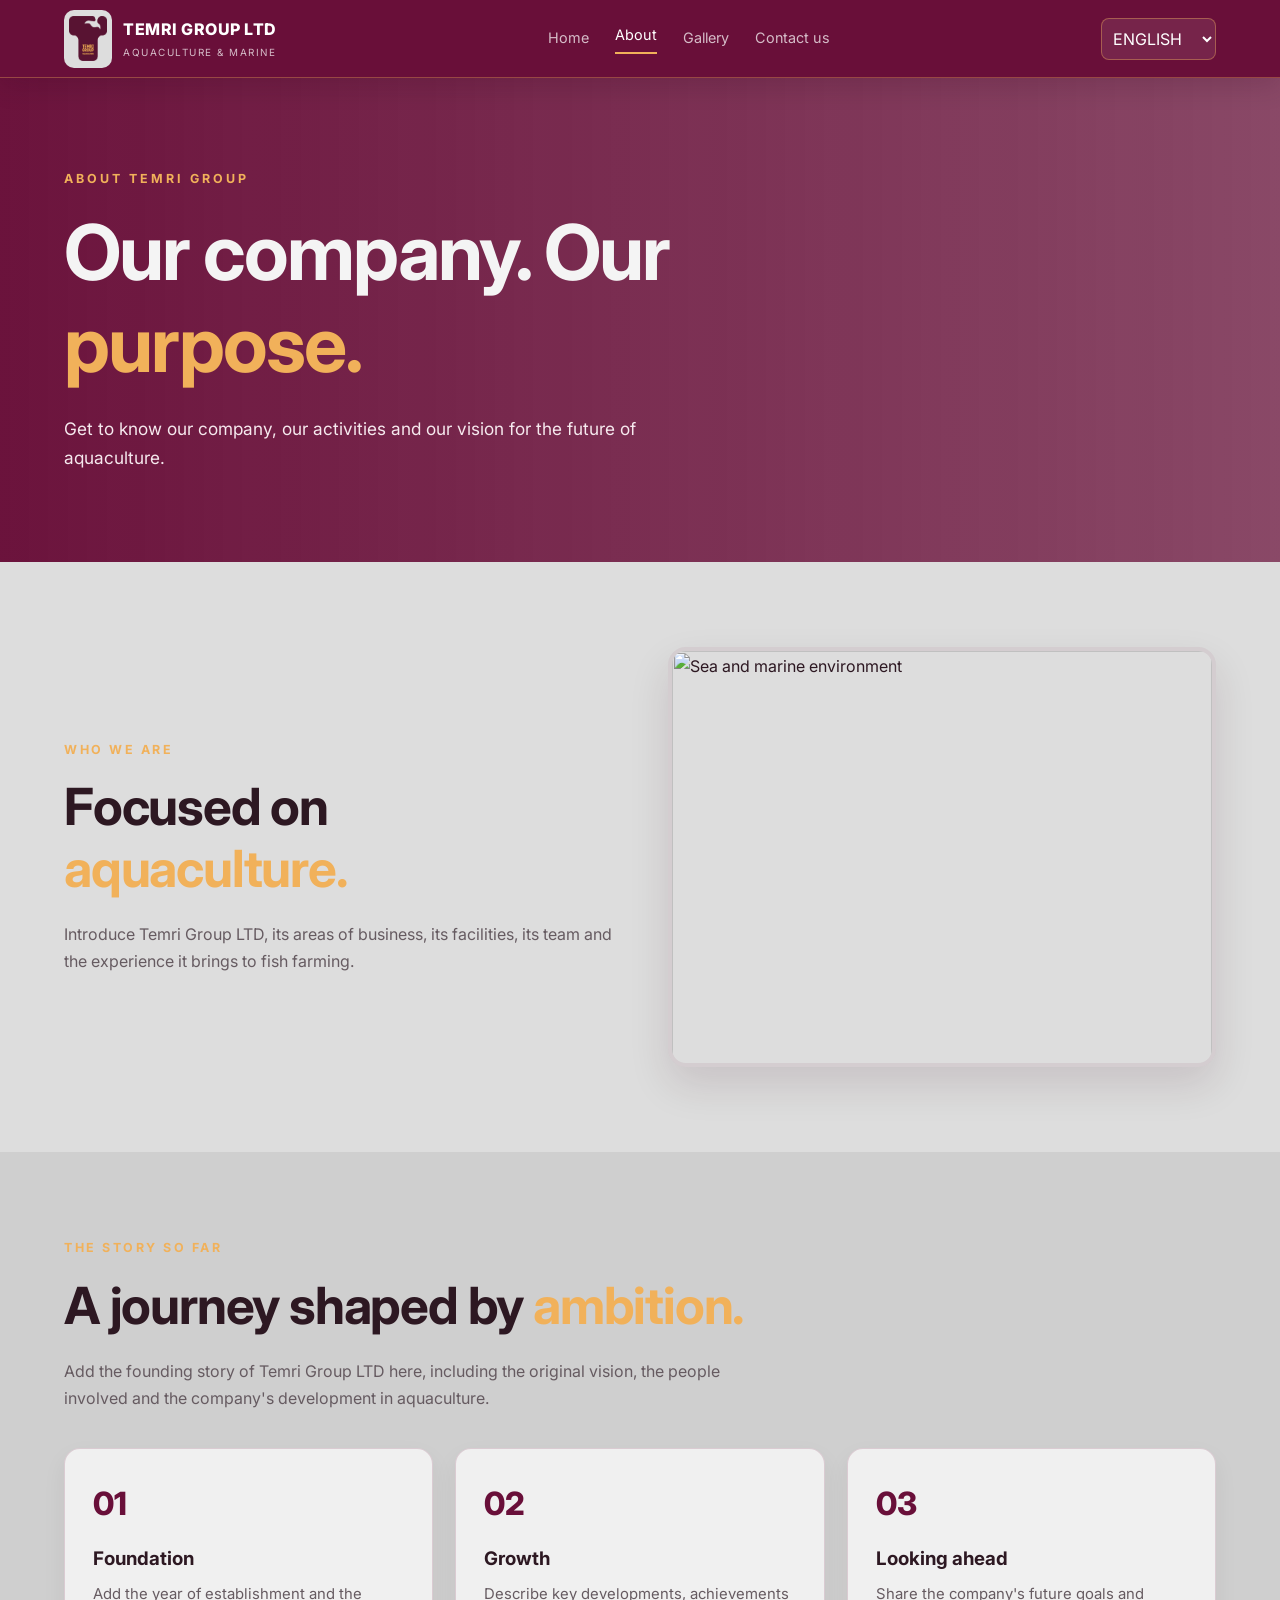
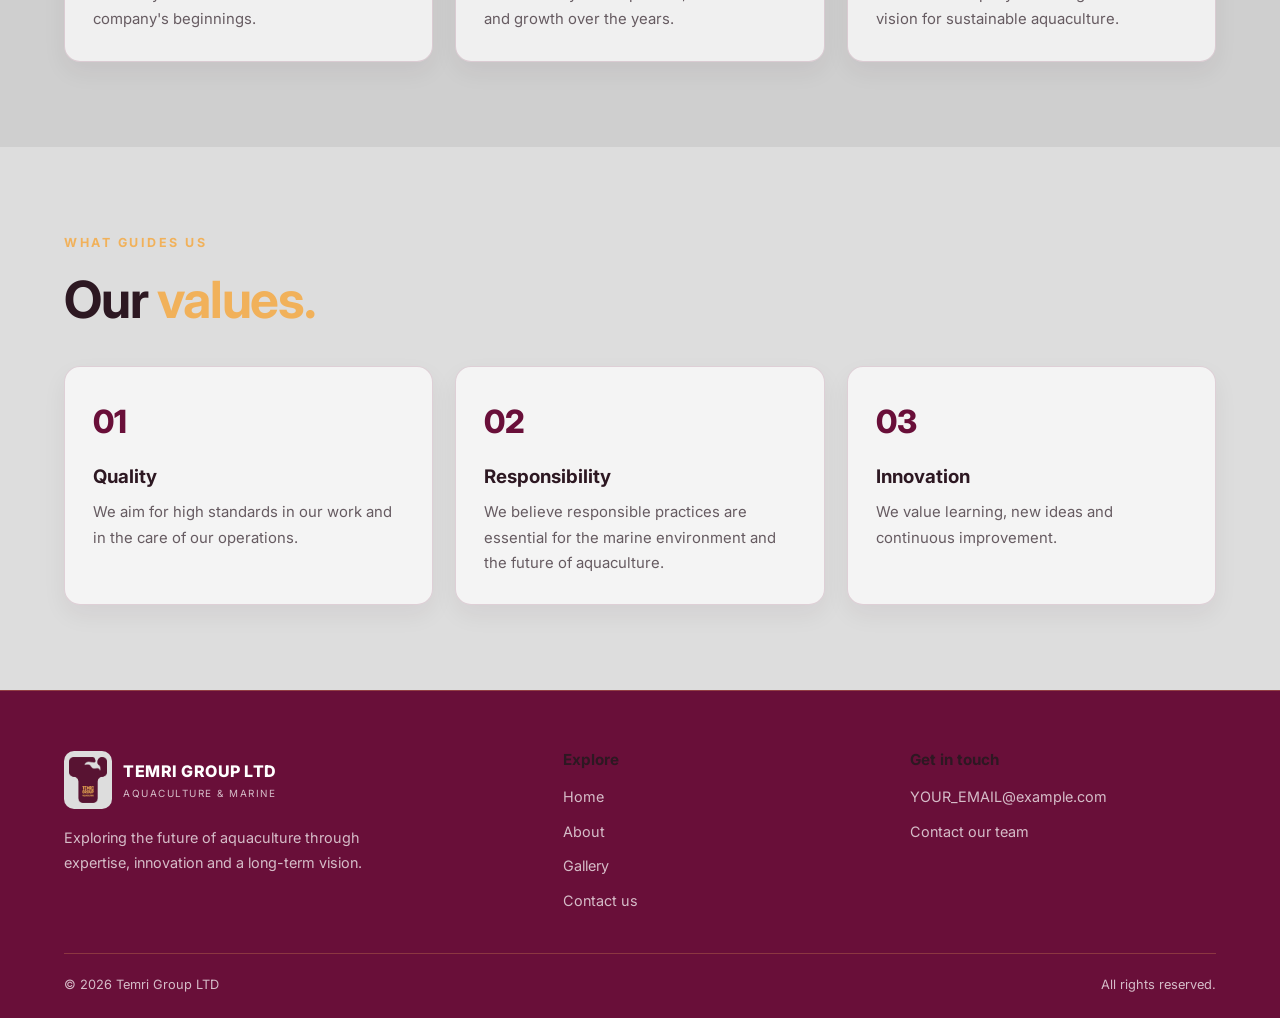
==== commit 82aca232: "v3 v3" ====
--- a/about.html
+++ b/about.html
@@ -4,9 +4,24 @@
   <title>About Us | Temri Group LTD</title>
   <link href="https://fonts.googleapis.com/css2?family=Inter:wght@400;500;600;700;800&display=swap" rel="stylesheet">
   <link rel="stylesheet" href="css/style.css">
+
+  <script>
+    (function () {
+      try {
+        var saved = localStorage.getItem("temri-language");
+        var lang = saved === "el" || saved === "en" ? saved : ((navigator.language || "en").toLowerCase().startsWith("el") ? "el" : "en");
+        document.documentElement.lang = lang;
+        document.documentElement.classList.add("language-pending");
+      } catch (e) {
+        document.documentElement.lang = "en";
+        document.documentElement.classList.add("language-pending");
+      }
+    }());
+  </script>
 </head>
+
 <body>
-<header class="header">
+  <header class="header">
     <div class="container header-inner">
 
       <a class="brand" href="index.html">
@@ -23,31 +38,22 @@
       <nav class="nav" id="mainNav" aria-label="Main navigation">
         <a href="index.html" data-i18n="navHome">Home</a>
         <a href="about.html" data-i18n="navAbout">About</a>
+        <a href="gallery.html" data-i18n="navGallery">Gallery</a>
         <a href="contact.html" data-i18n="navContact">Contact us</a>
-        <a href="gallery.html" data-i18n="navGallery">Gallery</a>
+        
       </nav>
 
       <div class="header-actions">
 
         <label for="languageSelect" hidden>Language</label>
 
-        <select
-          id="languageSelect"
-          class="language-select"
-          aria-label="Select language"
-        >
+        <select id="languageSelect" class="language-select" aria-label="Select language">
           <option value="en">ENGLISH</option>
           <option value="el">ΕΛΛΗΝΙΚΑ</option>
         </select>
 
-        <button
-          class="menu-toggle"
-          id="menuToggle"
-          aria-expanded="false"
-          aria-controls="mainNav"
-          aria-label="Open menu"
-          type="button"
-        >
+        <button class="menu-toggle" id="menuToggle" aria-expanded="false" aria-controls="mainNav" aria-label="Open menu"
+          type="button">
           ☰
         </button>
 
@@ -55,7 +61,7 @@
     </div>
   </header>
 
-<main>
+  <main>
     <section class="page-hero">
       <div class="container page-hero-content reveal">
         <div class="kicker" data-i18n="aboutKicker">ABOUT TEMRI GROUP</div>
@@ -95,13 +101,27 @@
       <div class="container">
         <div class="reveal">
           <div class="section-label" data-i18n="historyStoryLabel">The story so far</div>
-          <h2 class="section-title" data-i18n="historyStoryTitle">A journey shaped by <span class="purple">ambition.</span></h2>
-          <p class="section-text" data-i18n="historyStoryText">Add the founding story of Temri Group LTD here, including its original vision and development in aquaculture.</p>
+          <h2 class="section-title" data-i18n="historyStoryTitle">A journey shaped by <span
+              class="purple">ambition.</span></h2>
+          <p class="section-text" data-i18n="historyStoryText">Add the founding story of Temri Group LTD here, including
+            its original vision and development in aquaculture.</p>
         </div>
         <div class="card-grid">
-          <article class="card reveal"><div class="card-number">01</div><h3 data-i18n="milestone1Title">Foundation</h3><p data-i18n="milestone1Text">Add the year of establishment and the company's beginnings.</p></article>
-          <article class="card reveal"><div class="card-number">02</div><h3 data-i18n="milestone2Title">Growth</h3><p data-i18n="milestone2Text">Describe key developments, achievements and growth over the years.</p></article>
-          <article class="card reveal"><div class="card-number">03</div><h3 data-i18n="milestone3Title">Looking ahead</h3><p data-i18n="milestone3Text">Share the company's future goals and vision for sustainable aquaculture.</p></article>
+          <article class="card reveal">
+            <div class="card-number">01</div>
+            <h3 data-i18n="milestone1Title">Foundation</h3>
+            <p data-i18n="milestone1Text">Add the year of establishment and the company's beginnings.</p>
+          </article>
+          <article class="card reveal">
+            <div class="card-number">02</div>
+            <h3 data-i18n="milestone2Title">Growth</h3>
+            <p data-i18n="milestone2Text">Describe key developments, achievements and growth over the years.</p>
+          </article>
+          <article class="card reveal">
+            <div class="card-number">03</div>
+            <h3 data-i18n="milestone3Title">Looking ahead</h3>
+            <p data-i18n="milestone3Text">Share the company's future goals and vision for sustainable aquaculture.</p>
+          </article>
         </div>
       </div>
     </section>
@@ -159,7 +179,7 @@
 
   </main>
 
-<footer class="footer">
+  <footer class="footer">
     <div class="container">
 
       <div class="footer-grid">
@@ -194,9 +214,9 @@
 
           <nav class="footer-links" aria-label="Footer navigation">
             <a href="index.html" data-i18n="navHome">Home</a>
-        <a href="about.html" data-i18n="navAbout">About</a>
+            <a href="about.html" data-i18n="navAbout">About</a>
+            <a href="gallery.html" data-i18n="navGallery">Gallery</a>
             <a href="contact.html" data-i18n="navContact">Contact us</a>
-            <a href="gallery.html" data-i18n="navGallery">Gallery</a>
           </nav>
         </div>
 
@@ -241,4 +261,5 @@
   <script src="js/gallery.js" defer></script>
   <script src="js/main.js" defer></script>
 </body>
-</html>
+
+</html>
--- a/css/style.css
+++ b/css/style.css
@@ -1,140 +1,497 @@
+/* Prevent the default language from flashing before translations are applied. */
+html.language-pending body {
+  visibility: hidden;
+}
+
+html:not(.language-pending) body {
+  visibility: visible;
+}
+
 /* TEMRI GROUP LTD — consolidated stylesheet. */
-:root {--color-primary: #690F39; --color-primary-hover: #4f0b2b; --color-accent: #F1B15A; --color-accent-hover: #d9953e; --color-highlight: #F1B15A; --color-page: #DDDDDD; --color-surface-muted: #cfcfcf; --color-surface: #f4f4f4; --color-text: #2d1822; --color-text-inverse: #ffffff; --color-text-muted: #665b61; --color-border: rgba(105,15,57,.16); --layout-header-height: 78px; --layout-container: 1200px;}* {
+:root {
+  --color-primary: #690F39;
+  --color-primary-hover: #4f0b2b;
+  --color-accent: #F1B15A;
+  --color-accent-hover: #d9953e;
+  --color-highlight: #F1B15A;
+  --color-page: #DDDDDD;
+  --color-surface-muted: #cfcfcf;
+  --color-surface: #f4f4f4;
+  --color-text: #2d1822;
+  --color-text-inverse: #ffffff;
+  --color-text-muted: #665b61;
+  --color-border: rgba(105, 15, 57, .16);
+  --layout-header-height: 78px;
+  --layout-container: 1200px;
+}
+
+* {
   box-sizing: border-box;
   margin: 0;
   padding: 0;
-}html {
+}
+
+html {
   scroll-behavior: smooth;
   scroll-padding-top: 100px;
-}body {font-family: Inter, Arial, sans-serif; background: var(--color-page); color: var(--color-text); line-height: 1.7;}a {
+}
+
+body {
+  font-family: Inter, Arial, sans-serif;
+  background: var(--color-page);
+  color: var(--color-text);
+  line-height: 1.7;
+}
+
+a {
   color: inherit;
   text-decoration: none;
-}button, select {
+}
+
+button,
+select {
   font: inherit;
-}img {
+}
+
+img {
   max-width: 100%;
   display: block;
-}.container {
+}
+
+.container {
   width: min(90%, var(--layout-container));
   margin-inline: auto;
-}.header {height: var(--layout-header-height); position: sticky; top: 0; z-index: 1000; background: var(--color-primary); backdrop-filter: blur(16px); border-bottom: 1px solid rgba(241,177,90,.35); box-shadow: 0 8px 24px rgba(48,8,28,.16);}.header-inner {
+}
+
+.header {
+  height: var(--layout-header-height);
+  position: sticky;
+  top: 0;
+  z-index: 1000;
+  background: var(--color-primary);
+  backdrop-filter: blur(16px);
+  border-bottom: 1px solid rgba(241, 177, 90, .35);
+  box-shadow: 0 8px 24px rgba(48, 8, 28, .16);
+}
+
+.header-inner {
   height: 100%;
   display: flex;
   align-items: center;
   justify-content: space-between;
   gap: 22px;
-}.brand {display: flex; align-items: center; gap: 11px; flex-shrink: 0; color: var(--color-text-inverse);}.brand-mark {display: grid; place-items: center; width: 48px; height: 58px; border-radius: 10px; background: var(--color-page); font-size: 25px; overflow: visible;}.brand-name {display: block; font-size: 1rem; font-weight: 800; letter-spacing: .5px; color: var(--color-text-inverse);}.brand-subtitle {display: block; font-size: .62rem; color: rgba(255,255,255,.72); letter-spacing: 1.5px;}.nav {
+}
+
+.brand {
+  display: flex;
+  align-items: center;
+  gap: 11px;
+  flex-shrink: 0;
+  color: var(--color-text-inverse);
+}
+
+.brand-mark {
+  display: grid;
+  place-items: center;
+  width: 48px;
+  height: 58px;
+  border-radius: 10px;
+  background: var(--color-page);
+  font-size: 25px;
+  overflow: visible;
+}
+
+.brand-name {
+  display: block;
+  font-size: 1rem;
+  font-weight: 800;
+  letter-spacing: .5px;
+  color: var(--color-text-inverse);
+}
+
+.brand-subtitle {
+  display: block;
+  font-size: .62rem;
+  color: rgba(255, 255, 255, .72);
+  letter-spacing: 1.5px;
+}
+
+.nav {
   display: flex;
   align-items: center;
   gap: 26px;
-}.nav a {color: rgba(255,255,255,.72); font-size: .9rem; transition: color .25s;}.nav a:hover,
+}
+
+.nav a {
+  color: rgba(255, 255, 255, .72);
+  font-size: .9rem;
+  transition: color .25s;
+}
+
+.nav a:hover,
 .nav a.active {
   color: white;
-}.nav a.active {border-bottom: 2px solid var(--color-accent); padding-bottom: 5px; border-bottom-color: var(--color-accent);}.header-actions {
+}
+
+.nav a.active {
+  border-bottom: 2px solid var(--color-accent);
+  padding-bottom: 5px;
+  border-bottom-color: var(--color-accent);
+}
+
+.header-actions {
   display: flex;
   align-items: center;
   gap: 10px;
-}.language-select {background: rgba(255,255,255,.09); color: var(--color-text-inverse); border: 1px solid var(--color-border); border-radius: 8px; padding: 9px 7px; cursor: pointer; max-width: 115px; border-color: rgba(241,177,90,.4);}.language-select option {background: var(--color-primary); color: var(--color-text-inverse);}.menu-toggle {display: none; width: 42px; height: 42px; border: 1px solid var(--color-border); border-radius: 8px; background: transparent; color: var(--color-text-inverse); font-size: 22px; cursor: pointer; border-color: rgba(241,177,90,.4);}.page-hero {min-height: 420px; display: flex; align-items: center; background:
-    linear-gradient(90deg, rgba(105,15,57,.98), rgba(105,15,57,.72)),
-    url("https://images.unsplash.com/photo-1530053969600-caed2596d242?auto=format&fit=crop&w=1800&q=85")
-    center/cover;}.page-hero-content {
+}
+
+.language-select {
+  background: rgba(255, 255, 255, .09);
+  color: var(--color-text-inverse);
+  border: 1px solid var(--color-border);
+  border-radius: 8px;
+  padding: 9px 7px;
+  cursor: pointer;
+  max-width: 115px;
+  border-color: rgba(241, 177, 90, .4);
+}
+
+.language-select option {
+  background: var(--color-primary);
+  color: var(--color-text-inverse);
+}
+
+.menu-toggle {
+  display: none;
+  width: 42px;
+  height: 42px;
+  border: 1px solid var(--color-border);
+  border-radius: 8px;
+  background: transparent;
+  color: var(--color-text-inverse);
+  font-size: 22px;
+  cursor: pointer;
+  border-color: rgba(241, 177, 90, .4);
+}
+
+.page-hero {
+  min-height: 420px;
+  display: flex;
+  align-items: center;
+  background:
+    linear-gradient(90deg, rgba(105, 15, 57, .98), rgba(105, 15, 57, .72)),
+    url("https://images.unsplash.com/photo-1530053969600-caed2596d242?auto=format&fit=crop&w=1800&q=85") center/cover;
+}
+
+.page-hero-content {
   padding-block: 90px;
-}.kicker {
+}
+
+.kicker {
   color: var(--color-highlight);
   font-size: .78rem;
   font-weight: 700;
   letter-spacing: 3px;
   text-transform: uppercase;
   margin-bottom: 18px;
-}h1, h2, h3 {
+}
+
+h1,
+h2,
+h3 {
   line-height: 1.2;
-}.page-hero h1 {
+}
+
+.page-hero h1 {
   max-width: 850px;
   font-size: clamp(2.5rem, 6vw, 5rem);
   letter-spacing: -2px;
   margin-bottom: 22px;
-}.purple {color: var(--color-accent);}.page-hero p {max-width: 650px; color: #f6e9ee; font-size: 1.08rem;}.section {padding: 85px 0; background: var(--color-page);}.section.alt {background: var(--color-surface-muted);}.section-label {
+}
+
+.purple {
+  color: var(--color-accent);
+}
+
+.page-hero p {
+  max-width: 650px;
+  color: #f6e9ee;
+  font-size: 1.08rem;
+}
+
+.section {
+  padding: 85px 0;
+  background: var(--color-page);
+}
+
+.section.alt {
+  background: var(--color-surface-muted);
+}
+
+.section-label {
   color: var(--color-highlight);
   font-size: .78rem;
   font-weight: 700;
   letter-spacing: 2.5px;
   text-transform: uppercase;
   margin-bottom: 16px;
-}.section-title {
+}
+
+.section-title {
   font-size: clamp(2rem, 4vw, 3.3rem);
   letter-spacing: -1.2px;
   margin-bottom: 22px;
-}.section-text {color: var(--color-text-muted); max-width: 720px;}.btn {display: inline-flex; justify-content: center; align-items: center; gap: 8px; padding: 13px 22px; border: 1px solid var(--color-accent); border-radius: 8px; background: var(--color-primary); color: var(--color-text-inverse); font-weight: 600; transition: .25s; cursor: pointer; border-color: var(--color-primary); box-shadow: 0 8px 18px rgba(105,15,57,.14);}.btn:hover {background: var(--color-primary-hover); transform: translateY(-3px);}.btn-outline {background: transparent; border-color: var(--color-primary); color: var(--color-primary); box-shadow: none;}.btn-outline:hover {background: rgba(105,15,57,.08);}.button-row {
+}
+
+.section-text {
+  color: var(--color-text-muted);
+  max-width: 720px;
+}
+
+.btn {
+  display: inline-flex;
+  justify-content: center;
+  align-items: center;
+  gap: 8px;
+  padding: 13px 22px;
+  border: 1px solid var(--color-accent);
+  border-radius: 8px;
+  background: var(--color-primary);
+  color: var(--color-text-inverse);
+  font-weight: 600;
+  transition: .25s;
+  cursor: pointer;
+  border-color: var(--color-primary);
+  box-shadow: 0 8px 18px rgba(105, 15, 57, .14);
+}
+
+.btn:hover {
+  background: var(--color-primary-hover);
+  transform: translateY(-3px);
+}
+
+.btn-outline {
+  background: transparent;
+  border-color: var(--color-primary);
+  color: var(--color-primary);
+  box-shadow: none;
+}
+
+.btn-outline:hover {
+  background: rgba(105, 15, 57, .08);
+}
+
+.button-row {
   display: flex;
   flex-wrap: wrap;
   gap: 12px;
   margin-top: 28px;
-}.content-grid {
+}
+
+.content-grid {
   display: grid;
   grid-template-columns: 1fr 1fr;
   gap: 55px;
   align-items: center;
-}.content-image {width: 100%; height: 420px; object-fit: cover; border-radius: 18px; border: 4px solid rgba(105,15,57,.08); box-shadow: 0 18px 40px rgba(48,8,28,.12);}.card-grid {
+}
+
+.content-image {
+  width: 100%;
+  height: 420px;
+  object-fit: cover;
+  border-radius: 18px;
+  border: 4px solid rgba(105, 15, 57, .08);
+  box-shadow: 0 18px 40px rgba(48, 8, 28, .12);
+}
+
+.card-grid {
   display: grid;
   grid-template-columns: repeat(3, minmax(0, 1fr));
   gap: 22px;
   margin-top: 36px;
-}.card {background: rgba(255,255,255,.68); border: 1px solid var(--color-border); padding: 28px; border-radius: 16px; transition: transform .3s, border-color .3s; border-color: var(--color-border); box-shadow: 0 10px 25px rgba(48,8,28,.06);}.card:hover {transform: translateY(-5px); border-color: var(--color-primary);}.card h3 {
+}
+
+.card {
+  background: rgba(255, 255, 255, .68);
+  border: 1px solid var(--color-border);
+  padding: 28px;
+  border-radius: 16px;
+  transition: transform .3s, border-color .3s;
+  border-color: var(--color-border);
+  box-shadow: 0 10px 25px rgba(48, 8, 28, .06);
+}
+
+.card:hover {
+  transform: translateY(-5px);
+  border-color: var(--color-primary);
+}
+
+.card h3 {
   margin-bottom: 12px;
-}.card p {color: var(--color-text-muted); font-size: .93rem;}.card-number {font-size: 2rem; font-weight: 800; color: var(--color-primary); margin-bottom: 16px;}.gallery-grid {
+}
+
+.card p {
+  color: var(--color-text-muted);
+  font-size: .93rem;
+}
+
+.card-number {
+  font-size: 2rem;
+  font-weight: 800;
+  color: var(--color-primary);
+  margin-bottom: 16px;
+}
+
+.gallery-grid {
   display: grid;
   grid-template-columns: repeat(3, minmax(0, 1fr));
   grid-auto-rows: 260px;
   gap: 16px;
   margin-top: 35px;
-}.gallery-item {position: relative; overflow: hidden; border-radius: 14px; color: var(--color-text-inverse); background: var(--color-primary); cursor: pointer;}.gallery-item img {
+}
+
+.gallery-item {
+  position: relative;
+  overflow: hidden;
+  border-radius: 14px;
+  color: var(--color-text-inverse);
+  background: var(--color-primary);
+  cursor: pointer;
+}
+
+.gallery-item img {
   width: 100%;
   height: 100%;
   object-fit: cover;
   transition: transform .5s;
-}.gallery-item:hover img {
+}
+
+.gallery-item:hover img {
   transform: scale(1.06);
-}.gallery-item span {position: absolute; inset: auto 0 0; padding: 40px 18px 16px; font-weight: 600; background: linear-gradient(transparent, rgba(0, 0, 0, 0.95));}.gallery-item:first-child {
+}
+
+.gallery-item span {
+  position: absolute;
+  inset: auto 0 0;
+  padding: 40px 18px 16px;
+  font-weight: 600;
+  background: linear-gradient(transparent, rgba(0, 0, 0, 0.95));
+}
+
+.gallery-item:first-child {
   grid-row: span 2;
-}.cta {border: 1px solid var(--color-border); border-radius: 18px; background: linear-gradient(120deg, var(--color-primary), #7d1948); padding: 36px; display: flex; justify-content: space-between; align-items: center; gap: 24px; border-color: rgba(241,177,90,.38); color: var(--color-text-inverse);}.cta p {color: #f6e9ee; margin-top: 10px;}.footer {background: var(--color-primary); border-top: 1px solid var(--color-border); padding: 60px 0 22px; border-top-color: rgba(241,177,90,.3);}.footer-grid {
+}
+
+.cta {
+  border: 1px solid var(--color-border);
+  border-radius: 18px;
+  background: linear-gradient(120deg, var(--color-primary), #7d1948);
+  padding: 36px;
+  display: flex;
+  justify-content: space-between;
+  align-items: center;
+  gap: 24px;
+  border-color: rgba(241, 177, 90, .38);
+  color: var(--color-text-inverse);
+}
+
+.cta p {
+  color: #f6e9ee;
+  margin-top: 10px;
+}
+
+.footer {
+  background: var(--color-primary);
+  border-top: 1px solid var(--color-border);
+  padding: 60px 0 22px;
+  border-top-color: rgba(241, 177, 90, .3);
+}
+
+.footer-grid {
   display: grid;
   grid-template-columns: 1.5fr 1fr 1fr;
   gap: 40px;
   padding-bottom: 40px;
-}.footer-description {
+}
+
+.footer-description {
   color: var(--color-text-muted);
   font-size: .9rem;
   max-width: 360px;
   margin-top: 17px;
-}.footer h3 {
+}
+
+.footer h3 {
   font-size: .95rem;
   margin-bottom: 16px;
-}.footer-links {
+}
+
+.footer-links {
   display: grid;
   gap: 10px;
-}.footer-links a {
+}
+
+.footer-links a {
   color: var(--color-text-muted);
   font-size: .9rem;
-}.footer-links a:hover {color: var(--color-accent);}.footer-bottom {border-top: 1px solid var(--color-border); padding-top: 20px; color: var(--color-text-muted); font-size: .8rem; display: flex; justify-content: space-between; gap: 15px; flex-wrap: wrap; border-top-color: rgba(241,177,90,.25);}/* Scroll reveal animation */.reveal {
+}
+
+.footer-links a:hover {
+  color: var(--color-accent);
+}
+
+.footer-bottom {
+  border-top: 1px solid var(--color-border);
+  padding-top: 20px;
+  color: var(--color-text-muted);
+  font-size: .8rem;
+  display: flex;
+  justify-content: space-between;
+  gap: 15px;
+  flex-wrap: wrap;
+  border-top-color: rgba(241, 177, 90, .25);
+}
+
+/* Scroll reveal animation */
+.reveal {
   opacity: 0;
   transform: translateY(25px);
   transition: opacity .7s ease, transform .7s ease;
-}.reveal.visible {
+}
+
+.reveal.visible {
   opacity: 1;
   transform: translateY(0);
-}@media (max-width: 1024px) {.nav {
+}
+
+@media (max-width: 1024px) {
+  .nav {
     gap: 14px;
-  }.nav a {
+  }
+
+  .nav a {
     font-size: .82rem;
-  }.content-grid {
+  }
+
+  .content-grid {
     gap: 30px;
-  }.card-grid {
+  }
+
+  .card-grid {
     gap: 14px;
-  }.card {
+  }
+
+  .card {
     padding: 22px;
-  }}@media (max-width: 760px) {:root {
+  }
+}
+
+@media (max-width: 760px) {
+  :root {
     --layout-header-height: 70px;
-  }.nav {
+  }
+
+  .nav {
     display: none;
     position: absolute;
     top: var(--layout-header-height);
@@ -146,75 +503,151 @@
     flex-direction: column;
     align-items: stretch;
     gap: 0;
-  }.nav.open {
+  }
+
+  .nav.open {
     display: flex;
-  }.nav a {
+  }
+
+  .nav a {
     padding: 13px 0;
     font-size: 1rem;
     border-bottom: 1px solid var(--color-border);
-  }.nav a.active {
+  }
+
+  .nav a.active {
     border-bottom: 1px solid var(--color-border);
     color: var(--color-accent);
-  }.menu-toggle {
+  }
+
+  .menu-toggle {
     display: block;
-  }.brand-mark {
+  }
+
+  .brand-mark {
     width: 37px;
     height: 37px;
     font-size: 21px;
-  }.brand-name {
+  }
+
+  .brand-name {
     font-size: .82rem;
-  }.brand-subtitle {
+  }
+
+  .brand-subtitle {
     font-size: .52rem;
     letter-spacing: .7px;
-  }.header-actions {
+  }
+
+  .header-actions {
     gap: 6px;
-  }.language-select {
+  }
+
+  .language-select {
     font-size: .75rem;
     max-width: 92px;
     padding: 8px 4px;
-  }.page-hero {
+  }
+
+  .page-hero {
     min-height: 370px;
-  }.page-hero-content {
+  }
+
+  .page-hero-content {
     padding-block: 65px;
-  }.page-hero h1 {
+  }
+
+  .page-hero h1 {
     letter-spacing: -1px;
-  }.section {
+  }
+
+  .section {
     padding: 65px 0;
-  }.content-grid,
+  }
+
+  .content-grid,
   .card-grid {
     grid-template-columns: 1fr;
-  }.content-image {
+  }
+
+  .content-image {
     height: 310px;
-  }.gallery-grid {
+  }
+
+  .gallery-grid {
     grid-template-columns: repeat(2, minmax(0, 1fr));
     grid-auto-rows: 180px;
     gap: 10px;
-  }.cta {
+  }
+
+  .cta {
     align-items: flex-start;
     flex-direction: column;
     padding: 25px;
-  }.footer-grid {
+  }
+
+  .footer-grid {
     grid-template-columns: 1fr 1fr;
     gap: 30px 20px;
-  }.footer-brand {
+  }
+
+  .footer-brand {
     grid-column: 1 / -1;
-  }}@media (max-width: 380px) {.brand-subtitle {
+  }
+}
+
+@media (max-width: 380px) {
+  .brand-subtitle {
     display: none;
-  }.gallery-grid {
+  }
+
+  .gallery-grid {
     grid-auto-rows: 145px;
-  }}@media (prefers-reduced-motion: reduce) {html {
+  }
+}
+
+@media (prefers-reduced-motion: reduce) {
+  html {
     scroll-behavior: auto;
-  }*, *::before, *::after {
+  }
+
+  *,
+  *::before,
+  *::after {
     animation: none !important;
     transition: none !important;
-  }.reveal {
+  }
+
+  .reveal {
     opacity: 1;
     transform: none;
-  }}/* FULLSCREEN GALLERY */.lightbox {position: fixed; inset: 0; z-index: 9999; display: flex; align-items: center; justify-content: center; background: rgba(48,8,28,.96); backdrop-filter: blur(12px); padding: 70px 85px 65px; opacity: 0; visibility: hidden; pointer-events: none; transition: opacity .25s ease, visibility .25s ease;}.lightbox.open {
+  }
+}
+
+/* FULLSCREEN GALLERY */
+.lightbox {
+  position: fixed;
+  inset: 0;
+  z-index: 9999;
+  display: flex;
+  align-items: center;
+  justify-content: center;
+  background: rgba(48, 8, 28, .96);
+  backdrop-filter: blur(12px);
+  padding: 70px 85px 65px;
+  opacity: 0;
+  visibility: hidden;
+  pointer-events: none;
+  transition: opacity .25s ease, visibility .25s ease;
+}
+
+.lightbox.open {
   opacity: 1;
   visibility: visible;
   pointer-events: auto;
-}.lightbox-image {
+}
+
+.lightbox-image {
   max-width: 100%;
   max-height: calc(100vh - 150px);
   width: auto;
@@ -223,20 +656,26 @@
   border-radius: 10px;
   user-select: none;
   -webkit-user-drag: none;
-}.lightbox-close,
+}
+
+.lightbox-close,
 .lightbox-arrow {
   position: absolute;
   display: grid;
   place-items: center;
   color: white;
-  background: rgba(255,255,255,.09);
-  border: 1px solid rgba(255,255,255,.18);
+  background: rgba(255, 255, 255, .09);
+  border: 1px solid rgba(255, 255, 255, .18);
   cursor: pointer;
   transition: background .2s, transform .2s;
-}.lightbox-close:hover,
+}
+
+.lightbox-close:hover,
 .lightbox-arrow:hover {
   background: #8b5cf6;
-}.lightbox-close {
+}
+
+.lightbox-close {
   top: 22px;
   right: 25px;
   width: 48px;
@@ -244,20 +683,30 @@
   border-radius: 50%;
   font-size: 30px;
   line-height: 1;
-}.lightbox-arrow {
+}
+
+.lightbox-arrow {
   top: 50%;
   transform: translateY(-50%);
   width: 52px;
   height: 65px;
   border-radius: 12px;
   font-size: 32px;
-}.lightbox-arrow:hover {
+}
+
+.lightbox-arrow:hover {
   transform: translateY(-50%) scale(1.06);
-}.lightbox-prev {
+}
+
+.lightbox-prev {
   left: 22px;
-}.lightbox-next {
+}
+
+.lightbox-next {
   right: 22px;
-}.lightbox-caption {
+}
+
+.lightbox-caption {
   position: absolute;
   bottom: 22px;
   left: 70px;
@@ -265,20 +714,38 @@
   color: white;
   text-align: center;
   font-size: .95rem;
-}.lightbox-counter {display: block; margin-top: 4px; color: var(--color-accent); font-size: .8rem;}body.lightbox-open {
+}
+
+.lightbox-counter {
+  display: block;
+  margin-top: 4px;
+  color: var(--color-accent);
+  font-size: .8rem;
+}
+
+body.lightbox-open {
   overflow: hidden;
-}@media (max-width: 760px) {.lightbox {
+}
+
+@media (max-width: 760px) {
+  .lightbox {
     padding: 65px 12px 85px;
-  }.lightbox-image {
+  }
+
+  .lightbox-image {
     max-width: 100%;
     max-height: calc(100dvh - 175px);
     border-radius: 6px;
-  }.lightbox-close {
+  }
+
+  .lightbox-close {
     top: 14px;
     right: 14px;
     width: 42px;
     height: 42px;
-  }.lightbox-arrow {
+  }
+
+  .lightbox-arrow {
     top: auto;
     bottom: 20px;
     transform: none;
@@ -286,20 +753,45 @@
     height: 46px;
     border-radius: 10px;
     font-size: 27px;
-  }.lightbox-arrow:hover {
+  }
+
+  .lightbox-arrow:hover {
     transform: none;
-  }.lightbox-prev {
+  }
+
+  .lightbox-prev {
     left: calc(50% - 62px);
-  }.lightbox-next {
+  }
+
+  .lightbox-next {
     right: calc(50% - 62px);
-  }.lightbox-caption {
+  }
+
+  .lightbox-caption {
     bottom: 78px;
     left: 10px;
     right: 10px;
     font-size: .85rem;
-  }}/* ===== GALLERY LIGHTBOX ===== */.gallery-lightbox {display: none; position: fixed; inset: 0; z-index: 99999; background: rgba(48,8,28,.96); align-items: center; justify-content: center; padding: 70px 70px;}.gallery-lightbox.is-open {
-  display: flex;
-}.gallery-lightbox .lightbox-image {
+  }
+}
+
+/* ===== GALLERY LIGHTBOX ===== */
+.gallery-lightbox {
+  display: none;
+  position: fixed;
+  inset: 0;
+  z-index: 99999;
+  background: rgba(48, 8, 28, .96);
+  align-items: center;
+  justify-content: center;
+  padding: 70px 70px;
+}
+
+.gallery-lightbox.is-open {
+  display: flex;
+}
+
+.gallery-lightbox .lightbox-image {
   display: block;
   max-width: 100%;
   max-height: 82vh;
@@ -307,48 +799,152 @@
   height: auto;
   object-fit: contain;
   border-radius: 8px;
-}.gallery-lightbox button {position: absolute; z-index: 2; color: white; background: rgba(241,177,90,.14); border: 0; border-radius: 50%; width: 46px; height: 46px; font-size: 28px; cursor: pointer; display: flex; align-items: center; justify-content: center; transition: background 0.2s ease;}.gallery-lightbox button:hover {background: var(--color-text-inverse);}.gallery-lightbox .lightbox-close {
+}
+
+.gallery-lightbox button {
+  position: absolute;
+  z-index: 2;
+  color: white;
+  background: rgba(241, 177, 90, .14);
+  border: 0;
+  border-radius: 50%;
+  width: 46px;
+  height: 46px;
+  font-size: 28px;
+  cursor: pointer;
+  display: flex;
+  align-items: center;
+  justify-content: center;
+  transition: background 0.2s ease;
+}
+
+.gallery-lightbox button:hover {
+  background: var(--color-text-inverse);
+}
+
+.gallery-lightbox .lightbox-close {
   top: 18px;
   right: 22px;
   font-size: 34px;
-}.gallery-lightbox .lightbox-prev {
+}
+
+.gallery-lightbox .lightbox-prev {
   left: 16px;
   top: 50%;
   transform: translateY(-50%);
-}.gallery-lightbox .lightbox-next {
+}
+
+.gallery-lightbox .lightbox-next {
   right: 16px;
   top: 50%;
   transform: translateY(-50%);
-}body.lightbox-active {
+}
+
+body.lightbox-active {
   overflow: hidden;
-}@media (max-width: 600px) {.gallery-lightbox {
+}
+
+@media (max-width: 600px) {
+  .gallery-lightbox {
     padding: 60px 48px;
-  }.gallery-lightbox .lightbox-image {
+  }
+
+  .gallery-lightbox .lightbox-image {
     max-height: 75vh;
-  }.gallery-lightbox .lightbox-prev {
+  }
+
+  .gallery-lightbox .lightbox-prev {
     left: 4px;
-  }.gallery-lightbox .lightbox-next {
+  }
+
+  .gallery-lightbox .lightbox-next {
     right: 4px;
-  }.gallery-lightbox button {
+  }
+
+  .gallery-lightbox button {
     width: 40px;
     height: 40px;
-  }}/* Keep the page from scrolling behind open overlays. */body.menu-open { overflow: hidden; }/* Consolidated TEMRI maroon, gold and grey theme. *//* TEMRI GROUP LTD — Maroon / Gold / Gray theme */.brand-mark img {
+  }
+}
+
+/* Keep the page from scrolling behind open overlays. */
+body.menu-open {
+  overflow: hidden;
+}
+
+/* Consolidated TEMRI maroon, gold and grey theme. */
+/* TEMRI GROUP LTD — Maroon / Gold / Gray theme */
+.brand-mark img {
   width: 80%;
   height: 80%;
   object-fit: contain;
-}.nav a:hover, .nav a.active { color: var(--color-text-inverse); }.kicker, .section-label { color: var(--color-accent); }.page-hero .btn {
+}
+
+.nav a:hover,
+.nav a.active {
+  color: var(--color-text-inverse);
+}
+
+.kicker,
+.section-label {
+  color: var(--color-accent);
+}
+
+.page-hero .btn {
   background: var(--color-accent);
   border-color: var(--color-accent);
   color: var(--color-primary);
-}.page-hero .btn:hover { background: var(--color-accent-hover); }.page-hero .btn-outline {
+}
+
+.page-hero .btn:hover {
+  background: var(--color-accent-hover);
+}
+
+.page-hero .btn-outline {
   background: transparent;
   color: var(--color-text-inverse);
-  border-color: rgba(241,177,90,.75);
-}.page-hero .btn-outline:hover { background: rgba(241,177,90,.14); }.footer-description, .footer-bottom, .footer-links a { color: rgba(255,255,255,.72); }.lightbox-close, .lightbox-arrow {
-  background: rgba(241,177,90,.14);
-  border-color: rgba(241,177,90,.35);
-}.lightbox-close:hover, .lightbox-arrow:hover { background: var(--color-primary); }@media (max-width: 760px) {.nav { background: var(--color-primary); border-bottom-color: rgba(241,177,90,.25); }.nav a.active { color: var(--color-accent); }.brand-mark { width: 40px; height: 50px; }}h1 {
-    color:var(--color-surface);
-    font-size: 42px;
-    font-weight: 700;
+  border-color: rgba(241, 177, 90, .75);
+}
+
+.page-hero .btn-outline:hover {
+  background: rgba(241, 177, 90, .14);
+}
+
+.footer-description,
+.footer-bottom,
+.footer-links a {
+  color: rgba(255, 255, 255, .72);
+}
+
+.lightbox-close,
+.lightbox-arrow {
+  background: rgba(241, 177, 90, .14);
+  border-color: rgba(241, 177, 90, .35);
+}
+
+.lightbox-close:hover,
+.lightbox-arrow:hover {
+  background: var(--color-primary);
+}
+
+@media (max-width: 760px) {
+  .nav {
+    background: var(--color-primary);
+    border-bottom-color: rgba(241, 177, 90, .25);
+  }
+
+  .nav a.active {
+    color: var(--color-accent);
+  }
+
+  .brand-mark {
+    width: 40px;
+    height: 50px;
+  }
+}
+
+h1 {
+  color: var(--color-surface);
+  font-size: 42px;
+  font-weight: 700;
 }
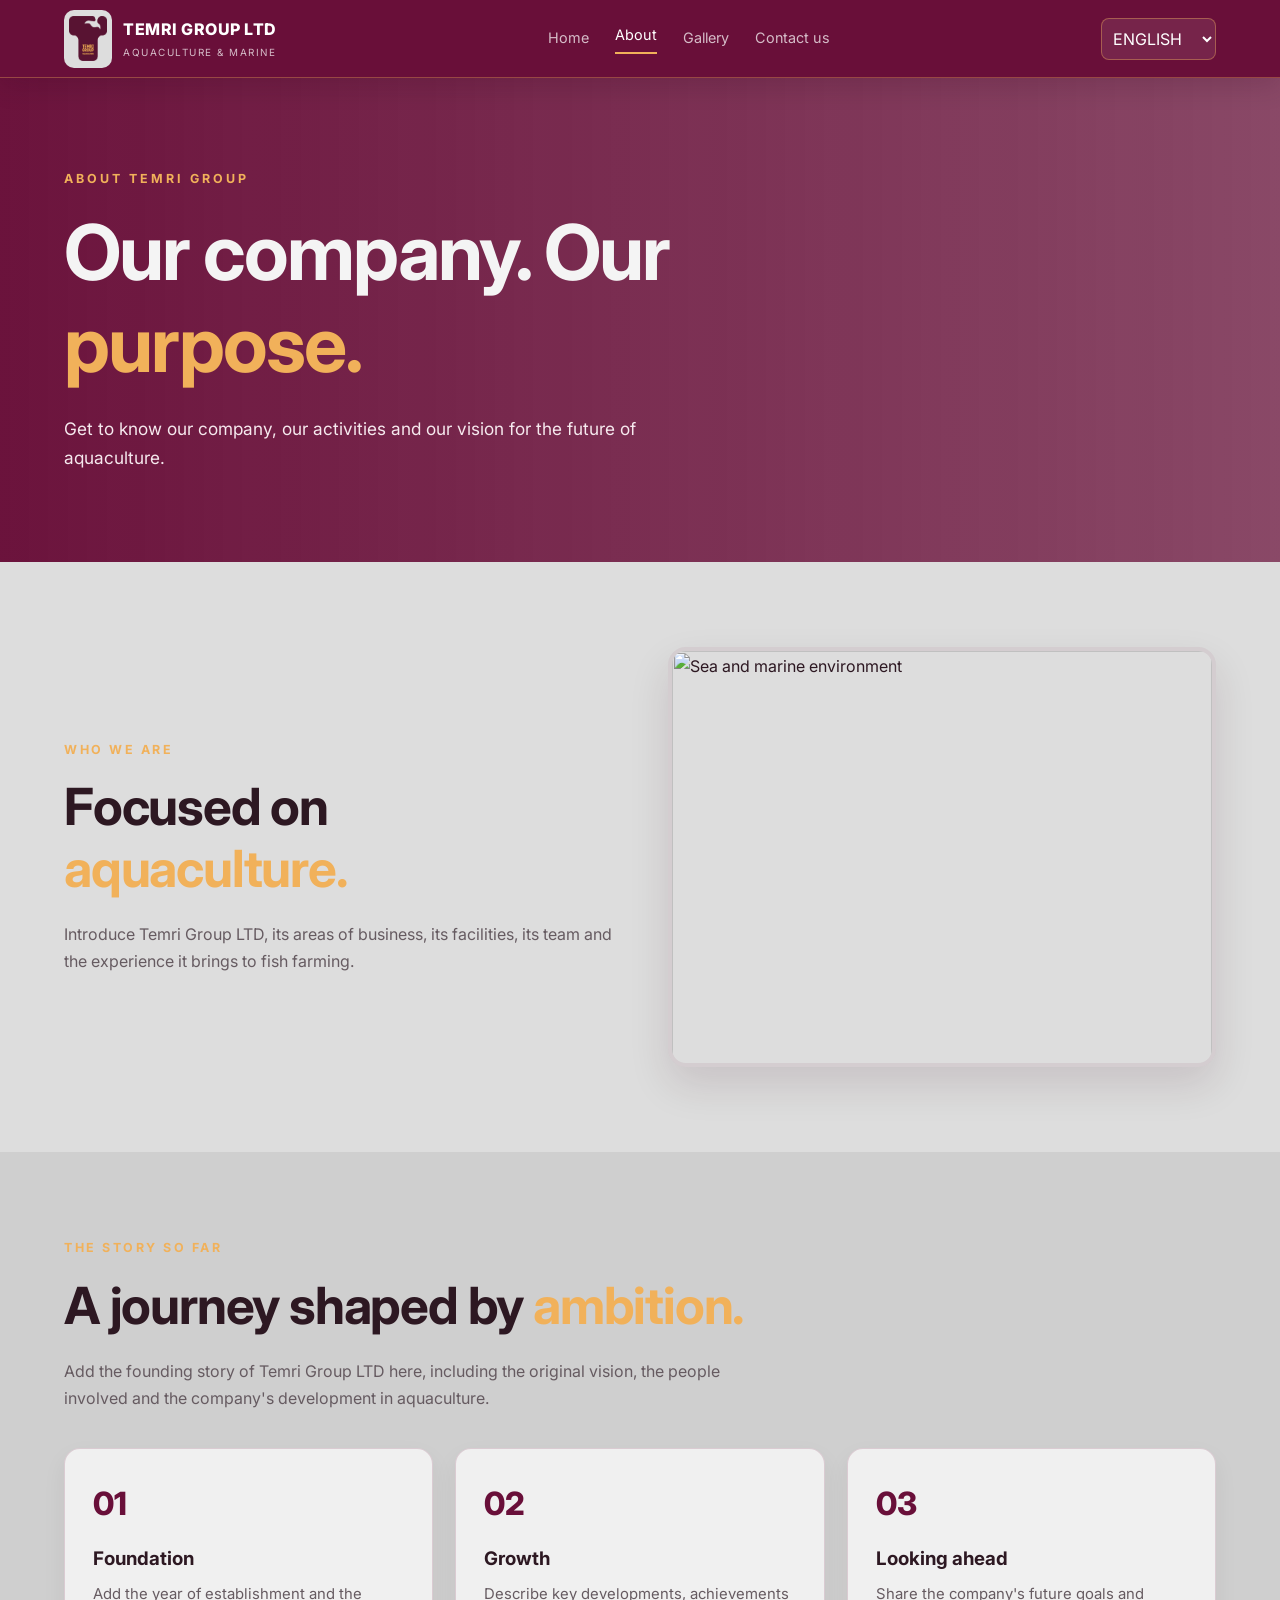
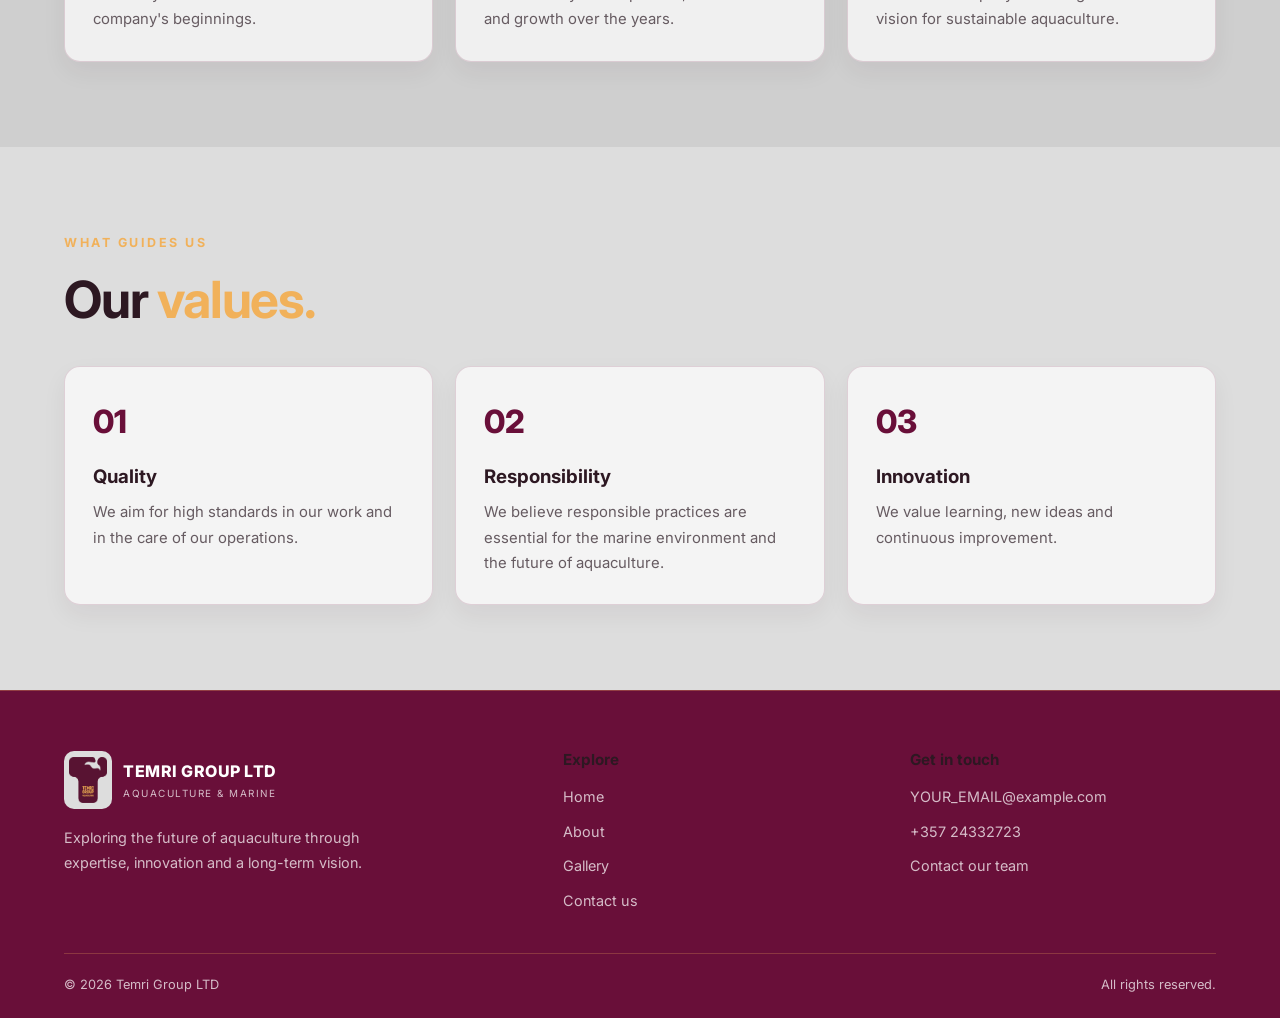
==== commit 019f91b2: "video add video add" ====
--- a/about.html
+++ b/about.html
@@ -19,9 +19,8 @@
     }());
   </script>
 </head>
-
 <body>
-  <header class="header">
+<header class="header">
     <div class="container header-inner">
 
       <a class="brand" href="index.html">
@@ -47,13 +46,23 @@
 
         <label for="languageSelect" hidden>Language</label>
 
-        <select id="languageSelect" class="language-select" aria-label="Select language">
+        <select
+          id="languageSelect"
+          class="language-select"
+          aria-label="Select language"
+        >
           <option value="en">ENGLISH</option>
           <option value="el">ΕΛΛΗΝΙΚΑ</option>
         </select>
 
-        <button class="menu-toggle" id="menuToggle" aria-expanded="false" aria-controls="mainNav" aria-label="Open menu"
-          type="button">
+        <button
+          class="menu-toggle"
+          id="menuToggle"
+          aria-expanded="false"
+          aria-controls="mainNav"
+          aria-label="Open menu"
+          type="button"
+        >
           ☰
         </button>
 
@@ -61,7 +70,7 @@
     </div>
   </header>
 
-  <main>
+<main>
     <section class="page-hero">
       <div class="container page-hero-content reveal">
         <div class="kicker" data-i18n="aboutKicker">ABOUT TEMRI GROUP</div>
@@ -179,7 +188,7 @@
 
   </main>
 
-  <footer class="footer">
+<footer class="footer">
     <div class="container">
 
       <div class="footer-grid">
@@ -214,9 +223,10 @@
 
           <nav class="footer-links" aria-label="Footer navigation">
             <a href="index.html" data-i18n="navHome">Home</a>
-            <a href="about.html" data-i18n="navAbout">About</a>
-            <a href="gallery.html" data-i18n="navGallery">Gallery</a>
+        <a href="about.html" data-i18n="navAbout">About</a>
+         <a href="gallery.html" data-i18n="navGallery">Gallery</a>
             <a href="contact.html" data-i18n="navContact">Contact us</a>
+           
           </nav>
         </div>
 
@@ -231,9 +241,14 @@
               YOUR_EMAIL@example.com
             </a>
 
+            <a href="tel:+35724332723">
+              +357 24332723
+            </a>
+            
             <a href="contact.html" data-i18n="contactButton">
               Contact our team
             </a>
+
           </div>
         </div>
 
@@ -261,5 +276,4 @@
   <script src="js/gallery.js" defer></script>
   <script src="js/main.js" defer></script>
 </body>
-
-</html>+</html>
--- a/css/style.css
+++ b/css/style.css
@@ -250,6 +250,7 @@
 
 .btn {
   display: inline-flex;
+  margin-top:10px;
   justify-content: center;
   align-items: center;
   gap: 8px;
@@ -947,4 +948,92 @@
   color: var(--color-surface);
   font-size: 42px;
   font-weight: 700;
-}+}
+/* GALLERY VIDEO */
+.gallery-section-intro {
+  max-width: 760px;
+}
+
+.gallery-video-wrap {
+  display: flex;
+  justify-content: center;
+  margin-top: 42px;
+}
+
+.gallery-video-frame {
+  position: relative;
+  width: min(100%, 980px);
+  overflow: hidden;
+  border-radius: 20px;
+  background: #14070d;
+  border: 1px solid rgba(105, 15, 57, .16);
+  box-shadow: 0 24px 60px rgba(48, 8, 28, .16);
+}
+
+.gallery-video {
+  display: block;
+  width: 100%;
+  aspect-ratio: 16 / 9;
+  height: auto;
+  object-fit: cover;
+  background: #14070d;
+}
+
+.gallery-video-play {
+  position: absolute;
+  left: 50%;
+  top: 50%;
+  width: 82px;
+  height: 82px;
+  transform: translate(-50%, -50%);
+  display: grid;
+  place-items: center;
+  border: 1px solid rgba(255,255,255,.5);
+  border-radius: 50%;
+  background: rgba(105, 15, 57, .9);
+  color: #fff;
+  cursor: pointer;
+  box-shadow: 0 14px 35px rgba(0,0,0,.28);
+  backdrop-filter: blur(6px);
+  transition: transform .22s ease, background .22s ease, opacity .22s ease;
+  z-index: 2;
+}
+
+.gallery-video-play:hover {
+  transform: translate(-50%, -50%) scale(1.08);
+  background: rgba(105, 15, 57, 1);
+}
+
+.gallery-video-play:focus-visible {
+  outline: 3px solid rgba(241, 177, 90, .9);
+  outline-offset: 4px;
+}
+
+.gallery-video-play-icon {
+  width: 0;
+  height: 0;
+  margin-left: 6px;
+  border-top: 12px solid transparent;
+  border-bottom: 12px solid transparent;
+  border-left: 18px solid #fff;
+}
+
+.gallery-video-play.is-hidden {
+  opacity: 0;
+  pointer-events: none;
+}
+
+@media (max-width: 700px) {
+  .gallery-video-wrap {
+    margin-top: 30px;
+  }
+
+  .gallery-video-frame {
+    border-radius: 14px;
+  }
+
+  .gallery-video-play {
+    width: 68px;
+    height: 68px;
+  }
+}
